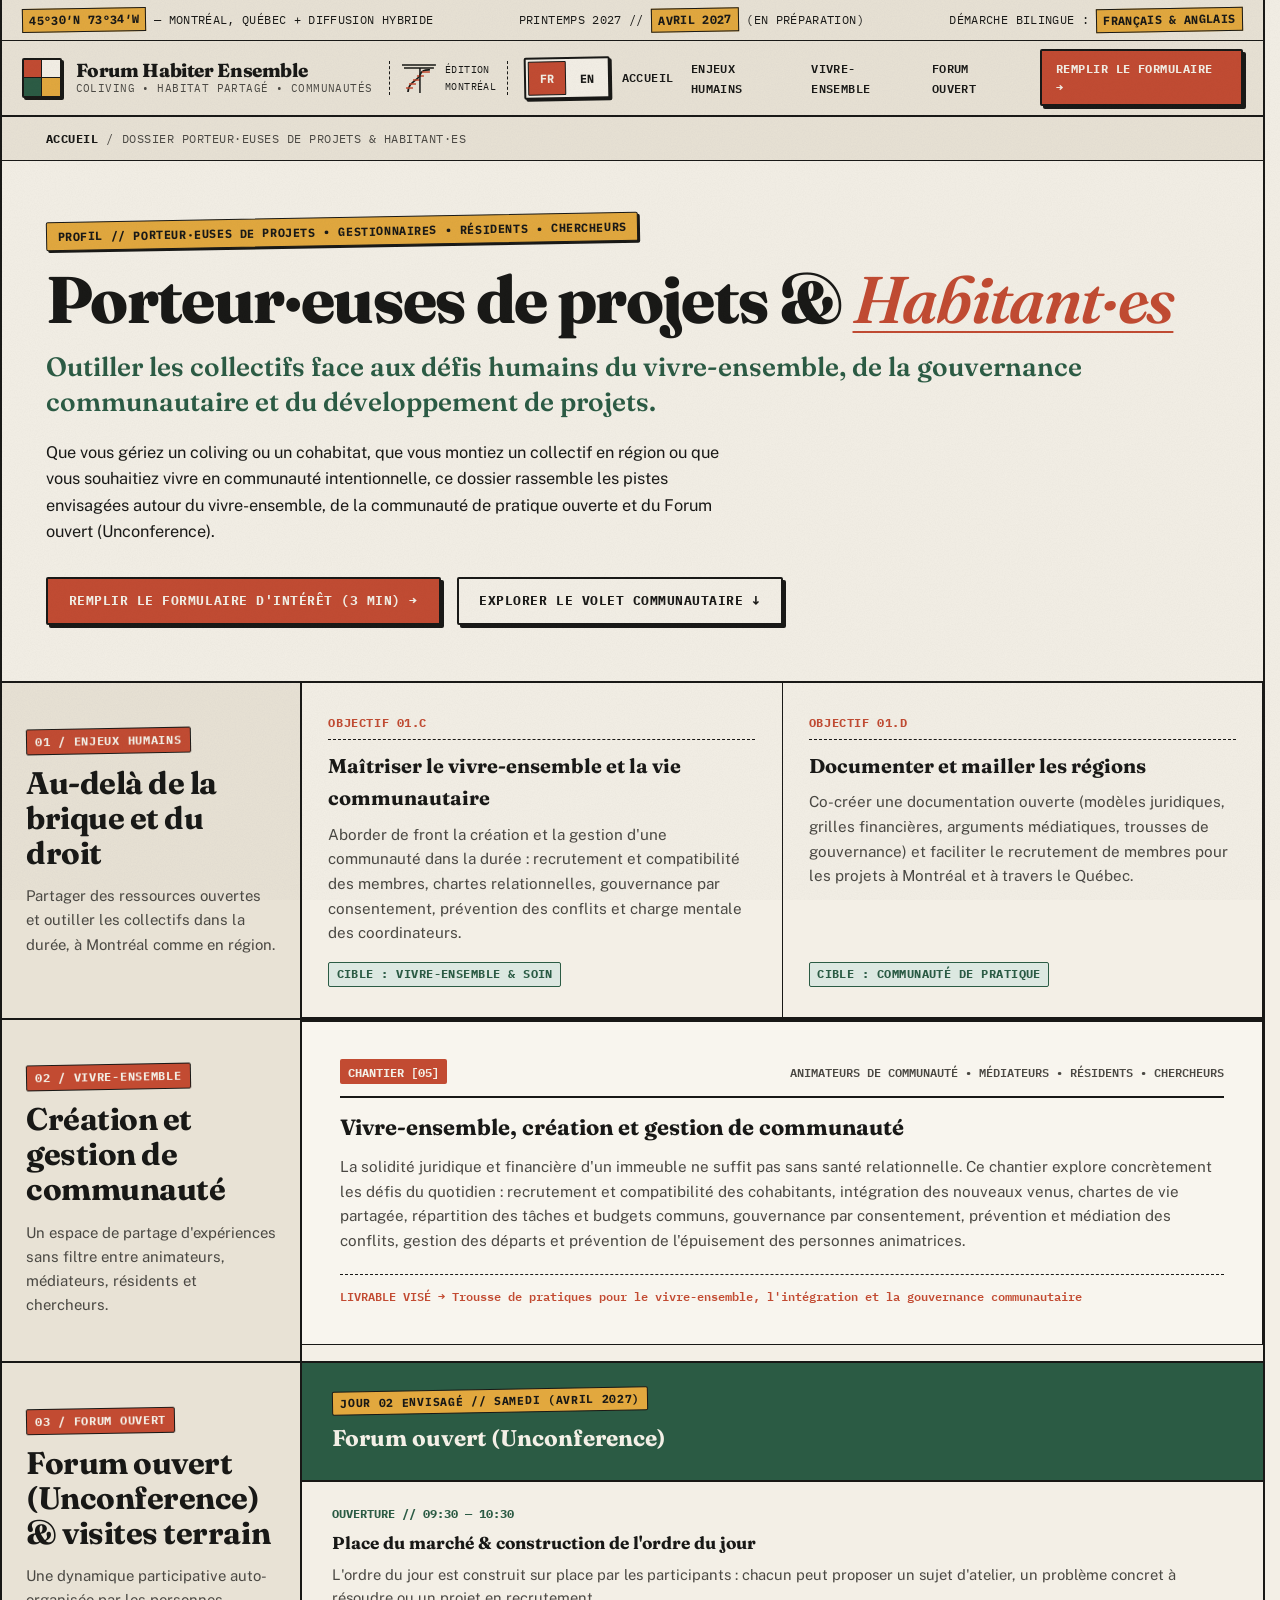
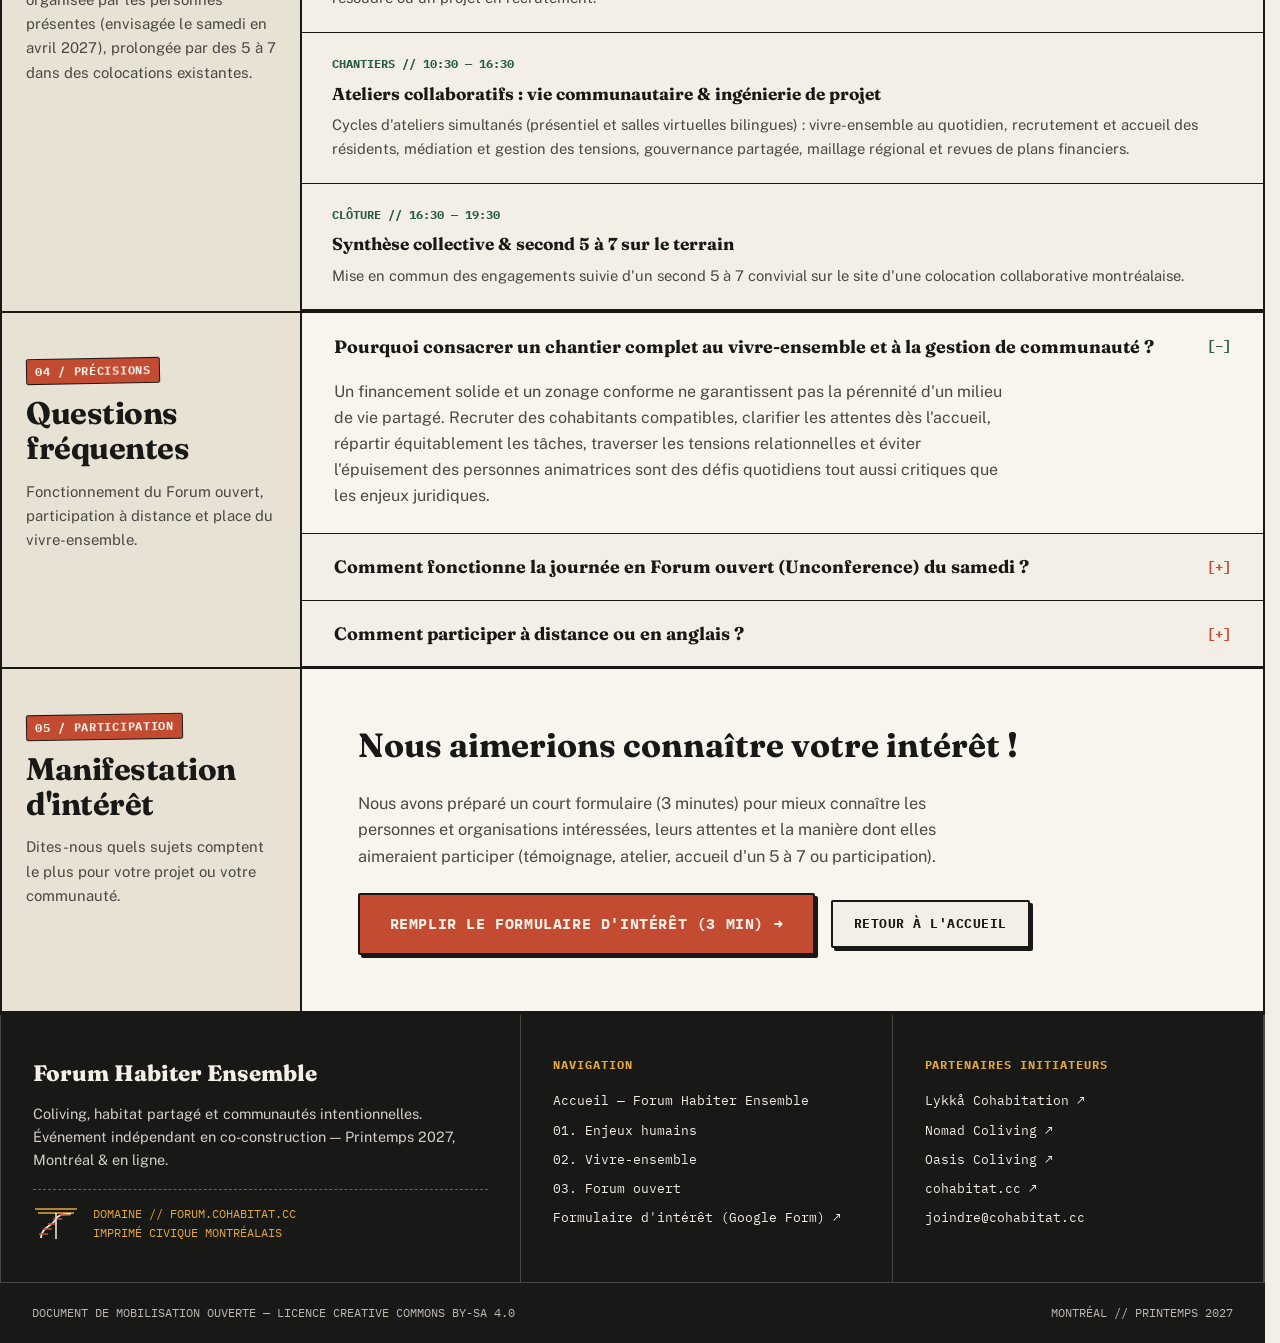
==== communautes.html @ 36907000 "feat: add community and professional participant pages and update core styles and scripts" ====
<!DOCTYPE html>
<html lang="fr" prefix="og: https://ogp.me/ns#"
  data-title-fr="Porteur·euses de projets &amp; Habitant·es — Forum Habiter Ensemble (Montréal, 2027)"
  data-title-en="Project Builders &amp; Residents — Living Together Forum (Montreal, 2027)">
<head>
  <meta charset="UTF-8">
  <meta name="viewport" content="width=device-width, initial-scale=1.0">

  <title>Porteur·euses de projets &amp; Habitant·es — Forum Habiter Ensemble (Montréal, 2027)</title>
  <meta name="description" content="Dossier pour les porteur·euses de projets, gestionnaires de coliving ou cohabitat, animateurs de communauté et résidents : vivre-ensemble, gouvernance, Forum ouvert (Unconference) et maillage régional.">
  <link rel="canonical" href="https://forum.cohabitat.cc/communautes.html">

  <!-- Open Graph / LinkedIn -->
  <meta property="og:type" content="website">
  <meta property="og:url" content="https://forum.cohabitat.cc/communautes.html">
  <meta property="og:title" content="Porteur·euses de projets &amp; Habitant·es — Forum Habiter Ensemble">
  <meta property="og:description" content="Vivre-ensemble, création et gestion de communauté, Forum ouvert (Unconference) et visites in situ au printemps 2027 à Montréal.">
  <meta property="og:image" content="https://forum.cohabitat.cc/assets/images/og-forum-habiter-ensemble.jpg">
  <meta property="og:image:width" content="1200">
  <meta property="og:image:height" content="627">
  <meta property="og:locale" content="fr_CA">
  <meta property="og:locale:alternate" content="en_CA">

  <!-- Twitter Cards -->
  <meta name="twitter:card" content="summary_large_image">
  <meta name="twitter:title" content="Porteur·euses de projets &amp; Habitant·es — Forum Habiter Ensemble">
  <meta name="twitter:description" content="Vivre-ensemble, gouvernance communautaire, Forum ouvert et maillage entre projets au Québec.">
  <meta name="twitter:image" content="https://forum.cohabitat.cc/assets/images/og-forum-habiter-ensemble.jpg">

  <link rel="icon" type="image/svg+xml" href="assets/favicon.svg">
  <link rel="preconnect" href="https://fonts.googleapis.com">
  <link rel="preconnect" href="https://fonts.gstatic.com" crossorigin>
  <link href="https://fonts.googleapis.com/css2?family=Fraunces:ital,opsz,wght@0,9..144,600;0,9..144,700;0,9..144,800;1,9..144,600&family=IBM+Plex+Mono:wght@400;500;600;700&family=Public+Sans:wght@400;500;600;700&display=swap" rel="stylesheet">
  <link rel="stylesheet" href="style.css">
</head>
<body>

  <a href="#contenu-principal" class="skip-link" data-fr="Passer au contenu principal" data-en="Skip to main content">Passer au contenu principal</a>

  <!-- Bandeau technique supérieur -->
  <div class="tech-bar" role="region" aria-label="Métadonnées de l'événement">
    <div class="tech-bar-inner">
      <span><strong>45°30′N 73°34′W</strong> — MONTRÉAL, QUÉBEC + DIFFUSION HYBRIDE</span>
      <span data-fr="PRINTEMPS 2027 // <strong>AVRIL 2027</strong> (EN PRÉPARATION)" data-en="SPRING 2027 // <strong>APRIL 2027</strong> (IN PREPARATION)">PRINTEMPS 2027 // <strong>AVRIL 2027</strong> (EN PRÉPARATION)</span>
      <span data-fr="DÉMARCHE BILINGUE : <strong>FRANÇAIS &amp; ANGLAIS</strong>" data-en="BILINGUAL FORUM: <strong>FRENCH &amp; ENGLISH</strong>">DÉMARCHE BILINGUE : <strong>FRANÇAIS &amp; ANGLAIS</strong></span>
    </div>
  </div>

  <!-- En-tête & Navigation -->
  <header class="site-header">
    <div class="header-inner">
      <a href="index.html" class="brand-link" aria-label="Forum Habiter Ensemble — Accueil">
        <div class="brand-mark" aria-hidden="true">
          <span></span><span></span><span></span><span></span>
        </div>
        <div class="brand-text">
          <span class="brand-title" data-fr="Forum Habiter Ensemble" data-en="Living Together Forum">Forum Habiter Ensemble</span>
          <span class="brand-sub" data-fr="COLIVING • HABITAT PARTAGÉ • COMMUNAUTÉS" data-en="COLIVING • SHARED HOUSING • COMMUNITIES">COLIVING • HABITAT PARTAGÉ • COMMUNAUTÉS</span>
        </div>
      </a>

      <div class="mtl-stair-motif" aria-hidden="true">
        <svg width="38" height="34" viewBox="0 0 38 34" fill="none" xmlns="http://www.w3.org/2000/svg">
          <path d="M2 4H36M4 7H34" stroke="#181816" stroke-width="1.5"/>
          <path d="M8 31C8 21 18 20 20 14C22 8 30 9 30 9" stroke="#181816" stroke-width="1.75"/>
          <path d="M6 27H13M9 23H16M13 19H20M17 15H24M22 11H30" stroke="#C24B32" stroke-width="1.5"/>
          <line x1="20" y1="7" x2="20" y2="32" stroke="#181816" stroke-width="1.5"/>
        </svg>
        <span>ÉDITION<br>MONTRÉAL</span>
      </div>

      <div class="header-controls">
        <div class="lang-switch" role="group" aria-label="Sélection de langue / Language selector">
          <button type="button" class="lang-btn" data-lang="fr" aria-pressed="true">FR</button>
          <button type="button" class="lang-btn" data-lang="en" aria-pressed="false">EN</button>
        </div>

        <button type="button" class="nav-toggle" aria-expanded="false" aria-controls="nav-menu" aria-label="Ouvrir le menu de navigation" data-fr="Menu" data-en="Menu">
          Menu
        </button>

        <nav id="nav-menu" class="nav-menu" hidden aria-label="Navigation principale">
          <ul class="nav-links">
            <li><a href="index.html" data-fr="Accueil" data-en="Home">Accueil</a></li>
            <li><a href="#objectifs-communautaires" data-fr="Enjeux humains" data-en="Human Dynamics">Enjeux humains</a></li>
            <li><a href="#chantier-communaute" data-fr="Vivre-ensemble" data-en="Living Together">Vivre-ensemble</a></li>
            <li><a href="#forum-ouvert" data-fr="Forum ouvert" data-en="Unconference">Forum ouvert</a></li>
          </ul>
          <a href="https://docs.google.com/forms/d/e/1FAIpQLScC3bzdExyLqFl7yCNSpQvRmz5WL_TJ1ysKrieBtQ_Z8rOYjg/viewform" target="_blank" rel="noopener noreferrer" class="btn btn-sm btn-primary" data-fr="Remplir le formulaire →" data-en="Fill Out Form →">Remplir le formulaire →</a>
        </nav>
      </div>
    </div>
  </header>

  <main id="contenu-principal" class="shell">

    <nav class="breadcrumb-bar" aria-label="Fil d'Ariane">
      <a href="index.html" data-fr="Accueil" data-en="Home">Accueil</a>
      <span>/</span>
      <span data-fr="Dossier Porteur·euses de projets &amp; Habitant·es" data-en="Project Builders &amp; Residents Brief">Dossier Porteur·euses de projets &amp; Habitant·es</span>
    </nav>

    <!-- HERO PERSONA -->
    <section class="hero" aria-labelledby="hero-title">
      <div class="hero-top-grid hero-top-grid--single">
        <div class="hero-editorial">
          <div>
            <div class="hero-kicker" data-fr="PROFIL // PORTEUR·EUSES DE PROJETS • GESTIONNAIRES • RÉSIDENTS • CHERCHEURS" data-en="PROFILE // PROJECT BUILDERS • OPERATORS • RESIDENTS • RESEARCHERS">
              PROFIL // PORTEUR·EUSES DE PROJETS • GESTIONNAIRES • RÉSIDENTS • CHERCHEURS
            </div>

            <h1 id="hero-title" data-fr="Porteur·euses de projets &amp; <em>Habitant·es</em>" data-en="Project Builders &amp; <em>Residents</em>">
              Porteur·euses de projets &amp; <em>Habitant·es</em>
            </h1>

            <p class="hero-subtitle" data-fr="Outiller les collectifs face aux défis humains du vivre-ensemble, de la gouvernance communautaire et du développement de projets." data-en="Equipping collectives for the human realities of living together, community governance, and project development.">
              Outiller les collectifs face aux défis humains du vivre-ensemble, de la gouvernance communautaire et du développement de projets.
            </p>

            <p class="hero-description" data-fr="Que vous gériez un coliving ou un cohabitat, que vous montiez un collectif en région ou que vous souhaitiez vivre en communauté intentionnelle, ce dossier rassemble les pistes envisagées autour du vivre-ensemble, de la communauté de pratique ouverte et du Forum ouvert (Unconference)." data-en="Whether you operate a coliving or cohousing project, are launching a regional collective, or wish to live in an intentional community, this brief outlines the envisioned tracks around living together, an open community of practice, and the Unconference.">
              Que vous gériez un coliving ou un cohabitat, que vous montiez un collectif en région ou que vous souhaitiez vivre en communauté intentionnelle, ce dossier rassemble les pistes envisagées autour du vivre-ensemble, de la communauté de pratique ouverte et du Forum ouvert (Unconference).
            </p>
          </div>

          <div class="hero-actions">
            <a href="https://docs.google.com/forms/d/e/1FAIpQLScC3bzdExyLqFl7yCNSpQvRmz5WL_TJ1ysKrieBtQ_Z8rOYjg/viewform" target="_blank" rel="noopener noreferrer" class="btn btn-primary" data-fr="Remplir le formulaire d'intérêt (3 min) →" data-en="Fill Out the Interest Form (3 min) →">Remplir le formulaire d'intérêt (3 min) →</a>
            <a href="#chantier-communaute" class="btn btn-outline" data-fr="Explorer le volet communautaire ↓" data-en="Explore the Community Track ↓">Explorer le volet communautaire ↓</a>
          </div>
        </div>
      </div>
    </section>

    <!-- OBJECTIFS COMMUNAUTAIRES -->
    <section id="objectifs-communautaires" class="chapter" aria-labelledby="ch01-title">
      <div class="chapter-grid">
        <aside class="chapter-rail">
          <div class="chapter-rail-sticky">
            <span class="chapter-num">01 / ENJEUX HUMAINS</span>
            <h2 id="ch01-title" class="chapter-title" data-fr="Au-delà de la brique et du droit" data-en="Beyond Bricks and Legal Structures">Au-delà de la brique et du droit</h2>
            <p class="chapter-lead" data-fr="Partager des ressources ouvertes et outiller les collectifs dans la durée, à Montréal comme en région." data-en="Sharing open resources and equipping collectives for long-term resilience, in Montreal and across Quebec regions.">
              Partager des ressources ouvertes et outiller les collectifs dans la durée, à Montréal comme en région.
            </p>
          </div>
        </aside>

        <div class="chapter-body chapter-body--flush">
          <div class="matrix-4">
            <article class="matrix-cell">
              <div>
                <div class="cell-index">OBJECTIF 01.C</div>
                <h3 data-fr="Maîtriser le vivre-ensemble et la vie communautaire" data-en="Sustain Living Together &amp; Community Life">Maîtriser le vivre-ensemble et la vie communautaire</h3>
                <p data-fr="Aborder de front la création et la gestion d'une communauté dans la durée : recrutement et compatibilité des membres, chartes relationnelles, gouvernance par consentement, prévention des conflits et charge mentale des coordinateurs." data-en="Tackle long-term community building and operations head-on: member onboarding and compatibility, living charters, consent-based governance, conflict mediation, and coordinator burnout prevention.">
                  Aborder de front la création et la gestion d'une communauté dans la durée : recrutement et compatibilité des membres, chartes relationnelles, gouvernance par consentement, prévention des conflits et charge mentale des coordinateurs.
                </p>
              </div>
              <span class="cell-tag" data-fr="CIBLE : VIVRE-ENSEMBLE &amp; SOIN" data-en="TARGET: COMMUNITY GOVERNANCE">CIBLE : VIVRE-ENSEMBLE &amp; SOIN</span>
            </article>

            <article class="matrix-cell">
              <div>
                <div class="cell-index">OBJECTIF 01.D</div>
                <h3 data-fr="Documenter et mailler les régions" data-en="Document &amp; Connect Regions">Documenter et mailler les régions</h3>
                <p data-fr="Co-créer une documentation ouverte (modèles juridiques, grilles financières, arguments médiatiques, trousses de gouvernance) et faciliter le recrutement de membres pour les projets à Montréal et à travers le Québec." data-en="Co-produce open documentation (legal templates, financial pro-formas, media briefs, governance toolkits) and facilitate member recruitment across Montreal and Quebec regions.">
                  Co-créer une documentation ouverte (modèles juridiques, grilles financières, arguments médiatiques, trousses de gouvernance) et faciliter le recrutement de membres pour les projets à Montréal et à travers le Québec.
                </p>
              </div>
              <span class="cell-tag" data-fr="CIBLE : COMMUNAUTÉ DE PRATIQUE" data-en="TARGET: COMMUNITY OF PRACTICE">CIBLE : COMMUNAUTÉ DE PRATIQUE</span>
            </article>
          </div>
        </div>
      </div>
    </section>

    <!-- CHANTIER 05 : VIVRE-ENSEMBLE -->
    <section id="chantier-communaute" class="chapter" aria-labelledby="ch02-title">
      <div class="chapter-grid">
        <aside class="chapter-rail">
          <div class="chapter-rail-sticky">
            <span class="chapter-num">02 / VIVRE-ENSEMBLE</span>
            <h2 id="ch02-title" class="chapter-title" data-fr="Création et gestion de communauté" data-en="Community Building &amp; Stewardship">Création et gestion de communauté</h2>
            <p class="chapter-lead" data-fr="Un espace de partage d'expériences sans filtre entre animateurs, médiateurs, résidents et chercheurs." data-en="An unfiltered peer-learning space for community facilitators, mediators, residents, and researchers.">
              Un espace de partage d'expériences sans filtre entre animateurs, médiateurs, résidents et chercheurs.
            </p>
          </div>
        </aside>

        <div class="chapter-body chapter-body--flush">
          <div class="tracks-table">
            <article id="track-05" class="track-box track-box--featured">
              <div>
                <div class="track-header">
                  <span class="track-code">CHANTIER [05]</span>
                  <span class="track-stakeholders" data-fr="Animateurs de communauté • Médiateurs • Résidents • Chercheurs" data-en="Community Builders • Mediators • Residents • Researchers">Animateurs de communauté • Médiateurs • Résidents • Chercheurs</span>
                </div>
                <h3 data-fr="Vivre-ensemble, création et gestion de communauté" data-en="Living Together, Community Building &amp; Governance">Vivre-ensemble, création et gestion de communauté</h3>
                <p data-fr="La solidité juridique et financière d'un immeuble ne suffit pas sans santé relationnelle. Ce chantier explore concrètement les défis du quotidien : recrutement et compatibilité des cohabitants, intégration des nouveaux venus, chartes de vie partagée, répartition des tâches et budgets communs, gouvernance par consentement, prévention et médiation des conflits, gestion des départs et prévention de l'épuisement des personnes animatrices." data-en="Legal and financial rigor cannot sustain a building without healthy human dynamics. This track tackles everyday community realities: member onboarding and compatibility matching, shared living charters, chores and common budget governance, consent-based decision-making, conflict mediation, resident turnover, and preventing organizer burnout.">
                  La solidité juridique et financière d'un immeuble ne suffit pas sans santé relationnelle. Ce chantier explore concrètement les défis du quotidien : recrutement et compatibilité des cohabitants, intégration des nouveaux venus, chartes de vie partagée, répartition des tâches et budgets communs, gouvernance par consentement, prévention et médiation des conflits, gestion des départs et prévention de l'épuisement des personnes animatrices.
                </p>
              </div>
              <div class="track-deliverable" data-fr="LIVRABLE VISÉ → Trousse de pratiques pour le vivre-ensemble, l'intégration et la gouvernance communautaire" data-en="TARGET OUTPUT → Open toolkit for living together, onboarding &amp; community governance">
                LIVRABLE VISÉ → Trousse de pratiques pour le vivre-ensemble, l'intégration et la gouvernance communautaire
              </div>
            </article>
          </div>
        </div>
      </div>
    </section>

    <!-- FORUM OUVERT & VISITES IN SITU (JOUR 2) -->
    <section id="forum-ouvert" class="chapter" aria-labelledby="ch03-title">
      <div class="chapter-grid">
        <aside class="chapter-rail">
          <div class="chapter-rail-sticky">
            <span class="chapter-num">03 / FORUM OUVERT</span>
            <h2 id="ch03-title" class="chapter-title" data-fr="Forum ouvert (Unconference) &amp; visites terrain" data-en="Open Space Unconference &amp; Field Mixers">Forum ouvert (Unconference) &amp; visites terrain</h2>
            <p class="chapter-lead" data-fr="Une dynamique participative auto-organisée par les personnes présentes (envisagée le samedi en avril 2027), prolongée par des 5 à 7 dans des colocations existantes." data-en="A participant-driven open space format (envisioned for Saturday in April 2027), extended by 5-to-7 mixers inside active shared houses.">
              Une dynamique participative auto-organisée par les personnes présentes (envisagée le samedi en avril 2027), prolongée par des 5 à 7 dans des colocations existantes.
            </p>
          </div>
        </aside>

        <div class="chapter-body chapter-body--flush">
          <div class="day-column day-column--alt">
            <div class="day-banner">
              <span class="day-tag" data-fr="JOUR 02 ENVISAGÉ // SAMEDI (AVRIL 2027)" data-en="PROPOSED DAY 02 // SATURDAY (APRIL 2027)">JOUR 02 ENVISAGÉ // SAMEDI (AVRIL 2027)</span>
              <h3 data-fr="Forum ouvert (Unconference)" data-en="Open Space Unconference">Forum ouvert (Unconference)</h3>
            </div>
            <ul class="slot-list">
              <li class="slot-item">
                <span class="slot-time">OUVERTURE // 09:30 — 10:30</span>
                <span class="slot-title" data-fr="Place du marché &amp; construction de l'ordre du jour" data-en="Marketplace &amp; Live Agenda Co-Creation">Place du marché &amp; construction de l'ordre du jour</span>
                <p class="slot-desc" data-fr="L'ordre du jour est construit sur place par les participants : chacun peut proposer un sujet d'atelier, un problème concret à résoudre ou un projet en recrutement." data-en="The agenda is built live by attendees: anyone can pitch a workshop topic, a concrete bottleneck to solve, or a project recruiting co-founders.">
                  L'ordre du jour est construit sur place par les participants : chacun peut proposer un sujet d'atelier, un problème concret à résoudre ou un projet en recrutement.
                </p>
              </li>
              <li class="slot-item">
                <span class="slot-time">CHANTIERS // 10:30 — 16:30</span>
                <span class="slot-title" data-fr="Ateliers collaboratifs : vie communautaire &amp; ingénierie de projet" data-en="Collaborative Labs: Community Life &amp; Project Design">Ateliers collaboratifs : vie communautaire &amp; ingénierie de projet</span>
                <p class="slot-desc" data-fr="Cycles d'ateliers simultanés (présentiel et salles virtuelles bilingues) : vivre-ensemble au quotidien, recrutement et accueil des résidents, médiation et gestion des tensions, gouvernance partagée, maillage régional et revues de plans financiers." data-en="Parallel workshop cycles (in-person and bilingual virtual rooms): everyday living together, resident onboarding and matching, conflict mediation, shared governance, regional networking, and financial pro-forma clinics.">
                  Cycles d'ateliers simultanés (présentiel et salles virtuelles bilingues) : vivre-ensemble au quotidien, recrutement et accueil des résidents, médiation et gestion des tensions, gouvernance partagée, maillage régional et revues de plans financiers.
                </p>
              </li>
              <li class="slot-item">
                <span class="slot-time">CLÔTURE // 16:30 — 19:30</span>
                <span class="slot-title" data-fr="Synthèse collective &amp; second 5 à 7 sur le terrain" data-en="Plenary Synthesis &amp; Second On-Site 5-to-7">Synthèse collective &amp; second 5 à 7 sur le terrain</span>
                <p class="slot-desc" data-fr="Mise en commun des engagements suivie d'un second 5 à 7 convivial sur le site d'une colocation collaborative montréalaise." data-en="Plenary harvesting of commitments followed by a second informal 5-to-7 hosted at a Montreal collaborative coliving space.">
                  Mise en commun des engagements suivie d'un second 5 à 7 convivial sur le site d'une colocation collaborative montréalaise.
                </p>
              </li>
            </ul>
          </div>
        </div>
      </div>
    </section>

    <!-- PRÉCISIONS COMMUNAUTAIRES -->
    <section id="precisions" class="chapter" aria-labelledby="ch04-title">
      <div class="chapter-grid">
        <aside class="chapter-rail">
          <div class="chapter-rail-sticky">
            <span class="chapter-num">04 / PRÉCISIONS</span>
            <h2 id="ch04-title" class="chapter-title" data-fr="Questions fréquentes" data-en="Key Clarifications">Questions fréquentes</h2>
            <p class="chapter-lead" data-fr="Fonctionnement du Forum ouvert, participation à distance et place du vivre-ensemble." data-en="How the Unconference works, remote participation, and the role of community living.">
              Fonctionnement du Forum ouvert, participation à distance et place du vivre-ensemble.
            </p>
          </div>
        </aside>

        <div class="chapter-body chapter-body--flush">
          <section class="faq-list" aria-label="Questions fréquentes pour les porteurs et habitants">
            <details class="faq-item" name="faq-comm" open>
              <summary data-fr="Pourquoi consacrer un chantier complet au vivre-ensemble et à la gestion de communauté ?" data-en="Why dedicate a full track to living together and community stewardship?">
                Pourquoi consacrer un chantier complet au vivre-ensemble et à la gestion de communauté ?
              </summary>
              <div class="faq-answer">
                <p data-fr="Un financement solide et un zonage conforme ne garantissent pas la pérennité d'un milieu de vie partagé. Recruter des cohabitants compatibles, clarifier les attentes dès l'accueil, répartir équitablement les tâches, traverser les tensions relationnelles et éviter l'épuisement des personnes animatrices sont des défis quotidiens tout aussi critiques que les enjeux juridiques." data-en="Sound financing and compliant zoning alone do not guarantee a thriving shared home. Recruiting compatible residents, clarifying expectations during onboarding, sharing chores fairly, navigating interpersonal tensions, and preventing coordinator burnout are everyday hurdles just as decisive as legal structures.">
                  Un financement solide et un zonage conforme ne garantissent pas la pérennité d'un milieu de vie partagé. Recruter des cohabitants compatibles, clarifier les attentes dès l'accueil, répartir équitablement les tâches, traverser les tensions relationnelles et éviter l'épuisement des personnes animatrices sont des défis quotidiens tout aussi critiques que les enjeux juridiques.
                </p>
              </div>
            </details>

            <details class="faq-item" name="faq-comm">
              <summary data-fr="Comment fonctionne la journée en Forum ouvert (Unconference) du samedi ?" data-en="How does Saturday's Open Space Unconference work?">
                Comment fonctionne la journée en Forum ouvert (Unconference) du samedi ?
              </summary>
              <div class="faq-answer">
                <p data-fr="Le samedi matin, les participants construisent ensemble la grille horaire des tables de travail. Qu'il s'agisse de rédiger une convention d'indivision, de comparer des logiciels de gestion collective, de recruter des co-fondateurs en région ou d'élaborer une charte relationnelle, chaque table produit une fiche synthétique versée aux biens communs du Forum." data-en="On Saturday morning, attendees collectively build the breakout schedule. Whether drafting a co-ownership agreement, comparing collective management tools, recruiting regional co-founders, or designing a community living charter, each table produces a synthesis sheet shared in the Forum commons.">
                  Le samedi matin, les participants construisent ensemble la grille horaire des tables de travail. Qu'il s'agisse de rédiger une convention d'indivision, de comparer des logiciels de gestion collective, de recruter des co-fondateurs en région ou d'élaborer une charte relationnelle, chaque table produit une fiche synthétique versée aux biens communs du Forum.
                </p>
              </div>
            </details>

            <details class="faq-item" name="faq-comm">
              <summary data-fr="Comment participer à distance ou en anglais ?" data-en="How do remote and English-speaking participants take part?">
                Comment participer à distance ou en anglais ?
              </summary>
              <div class="faq-answer">
                <p data-fr="L'événement est conçu dès le départ en formule hybride (présentiel à Montréal + participation virtuelle interactive) et bilingue (français et anglais), afin d'intégrer les porteurs de projets des régions du Québec ainsi que les réseaux canadiens et internationaux." data-en="The event is designed from the ground up as a hybrid (in-person in Montreal + interactive virtual participation) and bilingual (French and English) gathering, connecting project builders across Quebec regions with Canadian and international peers.">
                  L'événement est conçu dès le départ en formule hybride (présentiel à Montréal + participation virtuelle interactive) et bilingue (français et anglais), afin d'intégrer les porteurs de projets des régions du Québec ainsi que les réseaux canadiens et internationaux.
                </p>
              </div>
            </details>
          </section>
        </div>
      </div>
    </section>

    <!-- APPEL À L'ACTION GOOGLE FORM -->
    <section id="interet" class="chapter" aria-labelledby="cta-heading">
      <div class="chapter-grid">
        <aside class="chapter-rail">
          <div class="chapter-rail-sticky">
            <span class="chapter-num">05 / PARTICIPATION</span>
            <h2 id="cta-heading" class="chapter-title" data-fr="Manifestation d'intérêt" data-en="Expression of Interest">Manifestation d'intérêt</h2>
            <p class="chapter-lead" data-fr="Dites-nous quels sujets comptent le plus pour votre projet ou votre communauté." data-en="Tell us which topics matter most for your project or community.">
              Dites-nous quels sujets comptent le plus pour votre projet ou votre communauté.
            </p>
          </div>
        </aside>

        <div class="chapter-body chapter-body--flush">
          <div class="cta-panel">
            <h3 data-fr="Nous aimerions connaître votre intérêt !" data-en="We would love to hear about your interest!">Nous aimerions connaître votre intérêt !</h3>
            <p data-fr="Nous avons préparé un court formulaire (3 minutes) pour mieux connaître les personnes et organisations intéressées, leurs attentes et la manière dont elles aimeraient participer (témoignage, atelier, accueil d'un 5 à 7 ou participation)." data-en="We prepared a short form (3 minutes) to better understand interested individuals and organizations, their expectations, and how they would like to take part (sharing a case study, facilitating a workshop, hosting a 5-to-7, or attending).">
              Nous avons préparé un court formulaire (3 minutes) pour mieux connaître les personnes et organisations intéressées, leurs attentes et la manière dont elles aimeraient participer (témoignage, atelier, accueil d'un 5 à 7 ou participation).
            </p>
            <div class="cta-actions">
              <a href="https://docs.google.com/forms/d/e/1FAIpQLScC3bzdExyLqFl7yCNSpQvRmz5WL_TJ1ysKrieBtQ_Z8rOYjg/viewform" target="_blank" rel="noopener noreferrer" class="btn btn-primary btn-lg" data-fr="Remplir le formulaire d'intérêt (3 min) →" data-en="Fill Out the Interest Form (3 min) →">
                Remplir le formulaire d'intérêt (3 min) →
              </a>
              <a href="index.html" class="btn btn-outline" data-fr="Retour à l'accueil" data-en="Back to Home">
                Retour à l'accueil
              </a>
            </div>
          </div>
        </div>
      </div>
    </section>

  </main>

  <footer class="site-footer">
    <div class="footer-grid">
      <div class="footer-col">
        <p class="footer-brand">Forum Habiter Ensemble</p>
        <p style="margin: 0 0 1rem; font-size: 0.9rem; color: rgba(243, 239, 230, 0.85);" data-fr="Coliving, habitat partagé et communautés intentionnelles. Événement indépendant en co-construction — Printemps 2027, Montréal &amp; en ligne." data-en="Coliving, shared housing, and intentional communities. Independent co-constructed gathering — Spring 2027, Montreal &amp; online.">
          Coliving, habitat partagé et communautés intentionnelles. Événement indépendant en co-construction — Printemps 2027, Montréal &amp; en ligne.
        </p>
        <div class="footer-motif-box">
          <svg width="46" height="36" viewBox="0 0 46 36" fill="none" xmlns="http://www.w3.org/2000/svg" aria-hidden="true">
            <path d="M2 4H44M5 8H41" stroke="#E2A83E" stroke-width="1.5"/>
            <path d="M8 33C8 22 20 21 23 14C26 8 38 9 38 9" stroke="#F3EFE6" stroke-width="1.75"/>
            <path d="M6 29H15M10 24H19M15 19H24M20 14H29M27 10H37" stroke="#C24B32" stroke-width="1.5"/>
            <line x1="23" y1="8" x2="23" y2="34" stroke="#F3EFE6" stroke-width="1.5"/>
          </svg>
          <p style="margin: 0; font-family: var(--font-mono); font-size: 0.74rem; color: var(--depanneur-yellow);">
            DOMAINE // FORUM.COHABITAT.CC<br>IMPRIMÉ CIVIQUE MONTRÉALAIS
          </p>
        </div>
      </div>

      <div class="footer-col">
        <h4 data-fr="Navigation" data-en="Navigation">Navigation</h4>
        <ul class="footer-links">
          <li><a href="index.html" data-fr="Accueil — Forum Habiter Ensemble" data-en="Home — Living Together Forum">Accueil — Forum Habiter Ensemble</a></li>
          <li><a href="#objectifs-communautaires" data-fr="01. Enjeux humains" data-en="01. Human Dynamics">01. Enjeux humains</a></li>
          <li><a href="#chantier-communaute" data-fr="02. Vivre-ensemble" data-en="02. Living Together">02. Vivre-ensemble</a></li>
          <li><a href="#forum-ouvert" data-fr="03. Forum ouvert" data-en="03. Unconference">03. Forum ouvert</a></li>
          <li><a href="https://docs.google.com/forms/d/e/1FAIpQLScC3bzdExyLqFl7yCNSpQvRmz5WL_TJ1ysKrieBtQ_Z8rOYjg/viewform" target="_blank" rel="noopener noreferrer" data-fr="Formulaire d'intérêt (Google Form) ↗" data-en="Interest Form (Google Form) ↗">Formulaire d'intérêt (Google Form) ↗</a></li>
        </ul>
      </div>

      <div class="footer-col">
        <h4 data-fr="Partenaires Initiateurs" data-en="Initiating Partners">Partenaires Initiateurs</h4>
        <ul class="footer-links">
          <li><a href="https://www.lykka.org/" target="_blank" rel="noopener noreferrer">Lykkå Cohabitation ↗</a></li>
          <li><a href="https://www.nomadcoliving.com/" target="_blank" rel="noopener noreferrer">Nomad Coliving ↗</a></li>
          <li><a href="https://histoire.community/27-qui-veut-habiter-avec-moi-thomas-niram-oasis-coliving/" target="_blank" rel="noopener noreferrer">Oasis Coliving ↗</a></li>
          <li><a href="https://cohabitat.cc" target="_blank" rel="noopener noreferrer">cohabitat.cc ↗</a></li>
          <li><a href="mailto:joindre@cohabitat.cc">joindre@cohabitat.cc</a></li>
        </ul>
      </div>
    </div>

    <div class="footer-colophon">
      <span data-fr="DOCUMENT DE MOBILISATION OUVERTE — LICENCE CREATIVE COMMONS BY-SA 4.0" data-en="OPEN MOBILIZATION DOCUMENT — CREATIVE COMMONS BY-SA 4.0">DOCUMENT DE MOBILISATION OUVERTE — LICENCE CREATIVE COMMONS BY-SA 4.0</span>
      <span>MONTRÉAL // PRINTEMPS 2027</span>
    </div>
  </footer>

  <script src="script.js" defer></script>
</body>
</html>
---- style.css ----
/* ==========================================================================
   FORUM HABITER ENSEMBLE — Édition Montréal, Avril 2027
   Direction artistique : « Tactile Print Zine & Neighborhood Bulletin »
   Imprimé communautaire, risographie montréalaise & bulletin de quartier
   ========================================================================== */

*,
*::before,
*::after {
  box-sizing: border-box;
}

:root {
  /* Paper & Ink Palette — Tactile Print Zine (Montréal) */
  --paper: #F3EFE6;            /* Unbleached newsprint / wheatpaste poster paper */
  --paper-secondary: #E8E2D5;  /* Aged Montreal limestone grey-beige */
  --paper-sheet: #F8F5EE;      /* Crisp zine inner sheet (never sterile #FFF) */
  --ink: #181816;              /* Heavy risograph charcoal-black (wrought-iron) */
  --ink-muted: #4A4843;        /* Overprinted secondary charcoal ink */

  /* Risograph & Urban Accents */
  --terracotta: #C24B32;       /* St-Laurent red-brick / terracotta orange */
  --terracotta-dark: #9E3822;  /* Deep overprinted brick ink */
  --terracotta-tint: #F5E1DC;  /* Light terracotta riso wash */
  --ruelle-green: #2B5B44;     /* Ruelle verte forest green */
  --ruelle-tint: #DCE8E1;      /* Soft ruelle verte riso wash */
  --depanneur-yellow: #E2A83E; /* Hand-painted dépanneur sign yellow */
  --depanneur-tint: #F7EBD2;   /* Warm yellow notice paper */

  /* Structural Rules & Tear-Off Borders (0px to 3px radius strictly) */
  --rule-strong: 2px solid #181816;
  --rule-thin: 1px solid #181816;
  --rule-dashed: 1.5px dashed #181816;
  --radius-zine: 2px;

  /* Typography — Fraunces + Public Sans + IBM Plex Mono */
  --font-display: 'Fraunces', Georgia, serif;
  --font-sans: 'Public Sans', -apple-system, BlinkMacSystemFont, sans-serif;
  --font-mono: 'IBM Plex Mono', ui-monospace, SFMono-Regular, Menlo, monospace;

  --container-max: 1320px;
}

html {
  scroll-behavior: smooth;
  scrollbar-gutter: stable;
  background-color: var(--paper);
  color: var(--ink);
}

@media (prefers-reduced-motion: reduce) {
  html {
    scroll-behavior: auto;
  }
}

body {
  margin: 0;
  padding: 0;
  background-color: var(--paper);
  color: var(--ink);
  font-family: var(--font-sans);
  font-size: 1rem;
  line-height: 1.62;
  position: relative;
  -webkit-font-smoothing: antialiased;
}

/* Subtle SVG Paper Grain / Risograph Fiber Overlay (No CSS Gradients) */
body::before {
  content: "";
  position: fixed;
  inset: 0;
  z-index: 999;
  pointer-events: none;
  opacity: 0.26;
  background-image: url("data:image/svg+xml,%3Csvg xmlns='http://www.w3.org/2000/svg' width='180' height='180'%3E%3Cfilter id='n'%3E%3CfeTurbulence type='fractalNoise' baseFrequency='0.85' numOctaves='3' stitchTiles='stitch'/%3E%3CfeColorMatrix type='matrix' values='0 0 0 0 0.09 0 0 0 0 0.09 0 0 0 0 0.08 0 0 0 0.16 0'/%3E%3C/filter%3E%3Crect width='100%25' height='100%25' filter='url(%23n)'/%3E%3C/svg%3E");
}

img,
svg {
  display: block;
  max-inline-size: 100%;
  block-size: auto;
}

a {
  color: var(--ink);
  text-decoration-thickness: 1.5px;
  text-underline-offset: 0.22em;
  transition: color 0.15s ease, background-color 0.15s ease;
}

a:hover {
  color: var(--terracotta);
}

:focus-visible {
  outline: 3px solid var(--terracotta);
  outline-offset: 3px;
}

.visually-hidden:where(:not(:focus-within, :active)) {
  position: absolute !important;
  clip-path: inset(50%) !important;
  overflow: hidden !important;
  inline-size: 1px !important;
  block-size: 1px !important;
  margin: -1px !important;
  padding: 0 !important;
  border: 0 !important;
  white-space: nowrap !important;
}

.skip-link {
  position: absolute;
  inset-block-start: -120px;
  inset-inline-start: 1rem;
  z-index: 300;
  padding: 0.75rem 1.25rem;
  background: var(--ink);
  color: var(--paper);
  font-family: var(--font-mono);
  font-size: 0.82rem;
  font-weight: 600;
  text-decoration: none;
  border: var(--rule-strong);
  border-radius: var(--radius-zine);
}

.skip-link:focus {
  inset-block-start: 1rem;
}

.shell {
  inline-size: 100%;
  max-inline-size: var(--container-max);
  margin-inline: auto;
  border-inline: var(--rule-strong);
  background-color: var(--paper);
}

/* ==========================================================================
   Rubber Stamps & Rotated Zine Badges (-1deg)
   ========================================================================== */

.zine-stamp {
  display: inline-block;
  padding: 0.18rem 0.55rem;
  background-color: var(--depanneur-yellow);
  color: var(--ink);
  border: 1.5px solid var(--ink);
  border-radius: var(--radius-zine);
  font-family: var(--font-mono);
  font-size: 0.74rem;
  font-weight: 700;
  text-transform: uppercase;
  letter-spacing: 0.04em;
  transform: rotate(-1deg);
  box-shadow: 2px 2px 0 var(--ink);
}

.zine-stamp--terracotta {
  background-color: var(--terracotta);
  color: var(--paper);
  transform: rotate(-1deg);
}

.zine-stamp--ruelle {
  background-color: var(--ruelle-green);
  color: var(--paper);
  transform: rotate(-1deg);
}

/* ==========================================================================
   Top Technical Bar & Masthead Navigation
   ========================================================================== */

.tech-bar {
  border-block-end: var(--rule-thin);
  background-color: var(--paper-secondary);
  font-family: var(--font-mono);
  font-size: 0.74rem;
  letter-spacing: 0.03em;
  text-transform: uppercase;
  color: var(--ink);
}

.tech-bar-inner {
  max-inline-size: var(--container-max);
  margin-inline: auto;
  padding: 0.5rem 1.25rem;
  display: flex;
  flex-wrap: wrap;
  align-items: center;
  justify-content: space-between;
  gap: 0.5rem 1.5rem;
  border-inline: var(--rule-strong);
}

.tech-bar strong {
  color: var(--ink);
  font-weight: 700;
  background-color: var(--depanneur-yellow);
  padding: 0.08rem 0.38rem;
  border: 1px solid var(--ink);
  display: inline-block;
  transform: rotate(-1deg);
}

.site-header {
  position: sticky;
  inset-block-start: 0;
  z-index: 100;
  background-color: var(--paper-secondary);
  border-block-end: var(--rule-strong);
}

.header-inner {
  max-inline-size: var(--container-max);
  margin-inline: auto;
  padding-inline: 1.25rem;
  min-block-size: 74px;
  display: flex;
  align-items: center;
  justify-content: space-between;
  gap: 1rem;
  border-inline: var(--rule-strong);
}

.brand-link {
  display: inline-flex;
  align-items: center;
  gap: 0.85rem;
  text-decoration: none;
  color: var(--ink);
  flex-shrink: 0;
}

.brand-mark {
  inline-size: 40px;
  block-size: 40px;
  border: var(--rule-strong);
  border-radius: var(--radius-zine);
  display: grid;
  grid-template-columns: 1fr 1fr;
  grid-template-rows: 1fr 1fr;
  background-color: var(--paper);
  box-shadow: 2px 2px 0 var(--ink);
  flex-shrink: 0;
}

.brand-mark span {
  display: block;
}

.brand-mark span:nth-child(1) {
  background-color: var(--terracotta);
  border-inline-end: 1px solid var(--ink);
  border-block-end: 1px solid var(--ink);
}

.brand-mark span:nth-child(2) {
  background-color: var(--paper);
  border-block-end: 1px solid var(--ink);
}

.brand-mark span:nth-child(3) {
  background-color: var(--ruelle-green);
  border-inline-end: 1px solid var(--ink);
}

.brand-mark span:nth-child(4) {
  background-color: var(--depanneur-yellow);
}

.brand-text {
  display: flex;
  flex-direction: column;
  line-height: 1.08;
}

.brand-title {
  font-family: var(--font-display);
  font-weight: 800;
  font-size: 1.18rem;
  letter-spacing: -0.02em;
  color: var(--ink);
}

.brand-sub {
  font-family: var(--font-mono);
  font-size: 0.66rem;
  color: var(--ink-muted);
  letter-spacing: 0.04em;
  text-transform: uppercase;
  margin-block-start: 2px;
}

/* Montreal Triplex Wrought-Iron Spiral Staircase Motif in Header */
.mtl-stair-motif {
  display: none;
  align-items: center;
  gap: 0.45rem;
  padding-inline: 0.65rem;
  border-inline: var(--rule-dashed);
  color: var(--ink);
  font-family: var(--font-mono);
  font-size: 0.65rem;
  text-transform: uppercase;
  letter-spacing: 0.04em;
}

@media (min-width: 1180px) {
  .mtl-stair-motif {
    display: inline-flex;
  }
}

.header-controls {
  display: flex;
  align-items: center;
  gap: 0.75rem;
}

.nav-menu {
  display: flex;
  align-items: center;
  gap: 1.25rem;
}

.nav-links {
  display: flex;
  align-items: center;
  gap: 1.1rem;
  list-style: none;
  margin: 0;
  padding: 0;
}

.nav-links a {
  display: inline-flex;
  align-items: center;
  min-block-size: 44px;
  font-family: var(--font-mono);
  font-size: 0.76rem;
  font-weight: 600;
  text-transform: uppercase;
  letter-spacing: 0.03em;
  text-decoration: none;
  color: var(--ink);
}

.nav-links a:hover {
  color: var(--terracotta);
  text-decoration: underline;
}

/* Physical Ink Stamp Switch for FR / EN */
.lang-switch {
  display: inline-flex;
  border: var(--rule-strong);
  border-radius: var(--radius-zine);
  background-color: var(--paper);
  padding: 2px;
  gap: 2px;
  box-shadow: 2px 2px 0 var(--ink);
  transform: rotate(-1deg);
}

.lang-btn {
  border: 1px solid transparent;
  border-radius: 1px;
  background-color: transparent;
  color: var(--ink);
  font-family: var(--font-mono);
  font-size: 0.74rem;
  font-weight: 700;
  min-inline-size: 38px;
  min-block-size: 34px;
  padding: 0 0.5rem;
  text-transform: uppercase;
  letter-spacing: 0.04em;
  cursor: pointer;
}

.lang-btn[aria-pressed="true"] {
  background-color: var(--terracotta);
  color: var(--paper);
  border-color: var(--ink);
}

.nav-toggle {
  display: inline-flex;
  align-items: center;
  justify-content: center;
  min-inline-size: 44px;
  min-block-size: 44px;
  padding: 0.5rem 0.75rem;
  background-color: var(--paper);
  color: var(--ink);
  border: var(--rule-strong);
  border-radius: var(--radius-zine);
  box-shadow: 2px 2px 0 var(--ink);
  font-family: var(--font-mono);
  font-size: 0.76rem;
  font-weight: 700;
  text-transform: uppercase;
  cursor: pointer;
}

@media (max-width: 980px) {
  .nav-menu {
    position: fixed;
    inset-block-start: 74px;
    inset-inline: 0;
    background-color: var(--paper-secondary);
    border-block-end: var(--rule-strong);
    flex-direction: column;
    align-items: stretch;
    padding: 1.25rem;
    gap: 0.75rem;
  }

  .nav-menu[hidden] {
    display: none;
  }

  .nav-links {
    flex-direction: column;
    align-items: stretch;
    gap: 0;
  }

  .nav-links li {
    border-block-end: var(--rule-thin);
  }
}

@media (min-width: 981px) {
  .nav-toggle {
    display: none;
  }

  .nav-menu[hidden] {
    display: flex;
  }
}

/* ==========================================================================
   Buttons (Tactile Print Stamp Style — 0px to 3px radius, Zero Pill)
   ========================================================================== */

.btn {
  display: inline-flex;
  align-items: center;
  justify-content: center;
  gap: 0.6rem;
  min-block-size: 48px;
  padding: 0.75rem 1.3rem;
  font-family: var(--font-mono);
  font-size: 0.8rem;
  font-weight: 700;
  text-transform: uppercase;
  letter-spacing: 0.04em;
  text-decoration: none;
  cursor: pointer;
  border: var(--rule-strong);
  border-radius: var(--radius-zine);
  background-color: var(--paper);
  color: var(--ink);
  transition: background-color 0.15s ease, color 0.15s ease, box-shadow 0.15s ease, transform 0.15s ease;
}

.btn-sm {
  min-block-size: 40px;
  padding: 0.45rem 0.85rem;
  font-size: 0.74rem;
}

.btn-primary {
  background-color: var(--terracotta);
  color: var(--paper);
  border-color: var(--ink);
  box-shadow: 3px 3px 0 var(--ink);
}

.btn-primary:hover {
  background-color: var(--terracotta-dark);
  color: var(--paper);
}

.btn-outline {
  background-color: var(--paper);
  color: var(--ink);
  box-shadow: 3px 3px 0 var(--ink);
}

.btn-outline:hover {
  background-color: var(--ruelle-green);
  color: var(--paper);
}

@media (prefers-reduced-motion: no-preference) {
  .btn-primary:hover,
  .btn-outline:hover {
    transform: translate(-1px, -1px);
    box-shadow: 4px 4px 0 var(--ink);
  }

  .btn-primary:active,
  .btn-outline:active {
    transform: translate(2px, 2px);
    box-shadow: 1px 1px 0 var(--ink);
  }
}

/* ==========================================================================
   Hero Poster / Risograph Print Block (FIG. 01)
   ========================================================================== */

.hero {
  border-block-end: var(--rule-strong);
}

.hero-top-grid {
  display: grid;
  grid-template-columns: 1fr;
}

@media (min-width: 980px) {
  .hero-top-grid {
    grid-template-columns: 1.12fr 0.88fr;
  }
}

.hero-editorial {
  padding: clamp(2rem, 4.5vw, 3.5rem) clamp(1.25rem, 3.5vw, 2.75rem);
  display: flex;
  flex-direction: column;
  justify-content: space-between;
  border-block-end: var(--rule-strong);
  background-color: var(--paper);
}

@media (min-width: 980px) {
  .hero-editorial {
    border-block-end: 0;
    border-inline-end: var(--rule-strong);
  }
}

.hero-kicker {
  display: inline-block;
  align-self: flex-start;
  padding: 0.25rem 0.65rem;
  background-color: var(--depanneur-yellow);
  border: 1.5px solid var(--ink);
  border-radius: var(--radius-zine);
  font-family: var(--font-mono);
  font-size: 0.74rem;
  text-transform: uppercase;
  letter-spacing: 0.05em;
  color: var(--ink);
  font-weight: 700;
  margin-block-end: 1.35rem;
  transform: rotate(-1deg);
  box-shadow: 2px 2px 0 var(--ink);
}

h1 {
  font-family: var(--font-display);
  font-size: clamp(2.35rem, 1.4rem + 3.4vw, 4.4rem);
  font-weight: 800;
  line-height: 0.98;
  letter-spacing: -0.025em;
  margin: 0 0 1.1rem;
  color: var(--ink);
}

h1 em {
  font-family: var(--font-display);
  font-style: italic;
  font-weight: 600;
  color: var(--terracotta);
  text-decoration: underline;
  text-decoration-thickness: 2px;
  text-underline-offset: 0.12em;
}

.hero-subtitle {
  font-family: var(--font-display);
  font-weight: 600;
  font-size: clamp(1.2rem, 0.95rem + 1.1vw, 1.65rem);
  line-height: 1.3;
  margin: 0 0 1.25rem;
  color: var(--ruelle-green);
}

.hero-description {
  font-size: 1.02rem;
  color: var(--ink);
  max-inline-size: 62ch;
  margin: 0 0 2rem;
}

.hero-actions {
  display: flex;
  flex-wrap: wrap;
  gap: 1rem;
}

/* Right Column: Hand-Inked Architectural Stamp / Risograph Print on Warm Paper */
.hero-blueprint {
  background-color: var(--paper-secondary);
  color: var(--ink);
  padding: clamp(1.5rem, 3vw, 2.25rem);
  display: flex;
  flex-direction: column;
  justify-content: space-between;
  position: relative;
}

.blueprint-header {
  display: flex;
  justify-content: space-between;
  align-items: center;
  gap: 1rem;
  font-family: var(--font-mono);
  font-size: 0.72rem;
  font-weight: 700;
  letter-spacing: 0.04em;
  text-transform: uppercase;
  color: var(--ink);
  border-block-end: var(--rule-dashed);
  padding-block-end: 0.75rem;
  margin-block-end: 1.1rem;
}

.blueprint-svg-wrap {
  margin-block: auto;
  padding: 0.5rem;
  background-color: var(--paper);
  border: var(--rule-strong);
  border-radius: var(--radius-zine);
  box-shadow: 4px 4px 0 var(--ink);
}

.blueprint-svg {
  inline-size: 100%;
  block-size: auto;
  aspect-ratio: 4 / 3;
}

.blueprint-svg .plan-zone {
  cursor: pointer;
  fill: var(--paper-sheet);
  transition: fill 0.15s ease;
}

.blueprint-svg .plan-zone--terracotta:hover,
.blueprint-svg .plan-link:focus .plan-zone--terracotta {
  fill: var(--terracotta-tint);
}

.blueprint-svg .plan-zone--ruelle:hover,
.blueprint-svg .plan-link:focus .plan-zone--ruelle {
  fill: var(--ruelle-tint);
}

.blueprint-svg .plan-zone--yellow:hover,
.blueprint-svg .plan-link:focus .plan-zone--yellow {
  fill: var(--depanneur-tint);
}

.blueprint-svg .plan-zone--center {
  fill: var(--terracotta);
}

.blueprint-svg .plan-zone--center:hover,
.blueprint-svg .plan-link:focus .plan-zone--center {
  fill: var(--terracotta-dark);
}

.blueprint-caption {
  margin-block-start: 1.15rem;
  padding-block-start: 0.85rem;
  border-block-start: var(--rule-dashed);
  font-family: var(--font-mono);
  font-size: 0.75rem;
  line-height: 1.5;
  color: var(--ink);
  display: flex;
  justify-content: space-between;
  align-items: center;
  gap: 1rem;
}

.fig-stamp {
  background-color: var(--ink);
  color: var(--paper);
  padding: 0.15rem 0.45rem;
  font-weight: 700;
  border-radius: var(--radius-zine);
  flex-shrink: 0;
}

/* Hero Bottom Metadata Strip */
.hero-specs {
  display: grid;
  grid-template-columns: repeat(auto-fit, minmax(220px, 1fr));
  margin: 0;
  border-block-start: var(--rule-strong);
  background-color: var(--paper-secondary);
}

.spec-cell {
  padding: 1.1rem 1.4rem;
  border-block-end: var(--rule-thin);
  border-inline-end: var(--rule-thin);
}

.spec-cell dt {
  font-family: var(--font-mono);
  font-size: 0.7rem;
  text-transform: uppercase;
  letter-spacing: 0.06em;
  color: var(--ink-muted);
  margin-block-end: 0.25rem;
}

.spec-cell dd {
  margin: 0;
  font-family: var(--font-display);
  font-weight: 700;
  font-size: 1.02rem;
  color: var(--ink);
}

/* Convergence Ribbon */
.convergence-bar {
  background-color: var(--ink);
  color: var(--paper);
  border-block-end: var(--rule-strong);
  padding: 0.85rem 1.5rem;
}

.convergence-inner {
  display: flex;
  flex-wrap: wrap;
  align-items: center;
  justify-content: space-between;
  gap: 0.75rem 1.5rem;
  font-family: var(--font-mono);
  font-size: 0.76rem;
  letter-spacing: 0.04em;
  text-transform: uppercase;
}

.convergence-label {
  background-color: var(--depanneur-yellow);
  color: var(--ink);
  padding: 0.15rem 0.5rem;
  font-weight: 700;
  border-radius: var(--radius-zine);
  transform: rotate(-1deg);
}

.convergence-orgs {
  display: flex;
  flex-wrap: wrap;
  align-items: center;
  gap: 0.65rem 1.15rem;
  list-style: none;
  margin: 0;
  padding: 0;
}

.convergence-orgs li {
  display: inline-flex;
  align-items: center;
  gap: 0.45rem;
}

.convergence-orgs li + li::before {
  content: "×";
  margin-inline-end: 0.7rem;
  color: var(--terracotta);
  font-weight: 700;
}

.org-mini-icon {
  inline-size: 20px;
  block-size: 20px;
  object-fit: contain;
  background-color: var(--paper);
  border: 1px solid var(--paper);
  border-radius: var(--radius-zine);
  padding: 1px;
  flex-shrink: 0;
}

/* ==========================================================================
   Zine Split Layout (Index Rail + Content Column)
   ========================================================================== */

.chapter {
  border-block-end: var(--rule-strong);
}

.chapter-grid {
  display: grid;
  grid-template-columns: 1fr;
}

@media (min-width: 960px) {
  .chapter-grid {
    grid-template-columns: 300px 1fr;
  }
}

.chapter-rail {
  padding: clamp(1.75rem, 3.5vw, 2.75rem) 1.5rem;
  border-block-end: var(--rule-thin);
  background-color: var(--paper-secondary);
}

@media (min-width: 960px) {
  .chapter-rail {
    border-block-end: 0;
    border-inline-end: var(--rule-strong);
  }

  .chapter-rail-sticky {
    position: sticky;
    inset-block-start: 96px;
  }
}

.chapter-num {
  display: inline-block;
  font-family: var(--font-mono);
  font-size: 0.74rem;
  font-weight: 700;
  letter-spacing: 0.06em;
  text-transform: uppercase;
  background-color: var(--terracotta);
  color: var(--paper);
  padding: 0.15rem 0.5rem;
  border: 1px solid var(--ink);
  border-radius: var(--radius-zine);
  margin-block-end: 0.75rem;
  transform: rotate(-1deg);
}

.chapter-title {
  font-family: var(--font-display);
  font-size: clamp(1.45rem, 1.1rem + 1.2vw, 1.95rem);
  font-weight: 700;
  line-height: 1.12;
  letter-spacing: -0.015em;
  margin: 0 0 0.85rem;
  color: var(--ink);
}

.chapter-lead {
  font-size: 0.93rem;
  color: var(--ink-muted);
  margin: 0;
}

.chapter-body {
  padding: clamp(1.75rem, 4vw, 3rem);
}

.chapter-body--flush {
  padding: 0;
}

/* ==========================================================================
   Chapter 01: Diagnostic & Manifesto
   ========================================================================== */

.manifesto-lead {
  padding: clamp(1.75rem, 4vw, 2.75rem);
  border-block-end: var(--rule-strong);
  background-color: var(--paper-sheet);
}

.manifesto-quote {
  margin: 0;
  padding-inline-start: 1.25rem;
  border-inline-start: 4px solid var(--terracotta);
  font-family: var(--font-display);
  font-style: italic;
  font-weight: 600;
  font-size: clamp(1.3rem, 0.95rem + 1.4vw, 1.95rem);
  line-height: 1.3;
  color: var(--ink);
}

.manifesto-sub {
  margin: 1.25rem 0 0;
  font-size: 1rem;
  color: var(--ink-muted);
  max-inline-size: 72ch;
}

.matrix-3 {
  display: grid;
  grid-template-columns: repeat(auto-fit, minmax(min(100%, 280px), 1fr));
}

.matrix-4 {
  display: grid;
  grid-template-columns: 1fr;
}

@media (min-width: 720px) {
  .matrix-4 {
    grid-template-columns: 1fr 1fr;
  }
}

.matrix-cell {
  padding: 1.85rem 1.65rem;
  border-block-end: var(--rule-thin);
  border-inline-end: var(--rule-thin);
  background-color: var(--paper);
  display: flex;
  flex-direction: column;
  justify-content: space-between;
  gap: 1rem;
}

.cell-index {
  font-family: var(--font-mono);
  font-size: 0.74rem;
  font-weight: 700;
  color: var(--terracotta);
  letter-spacing: 0.05em;
  text-transform: uppercase;
  border-block-end: var(--rule-dashed);
  padding-block-end: 0.45rem;
}

.matrix-cell h3 {
  font-family: var(--font-display);
  font-size: 1.25rem;
  font-weight: 700;
  margin: 0.6rem 0 0.5rem;
}

.matrix-cell p {
  margin: 0;
  font-size: 0.95rem;
  color: var(--ink-muted);
}

.cell-tag {
  align-self: flex-start;
  font-family: var(--font-mono);
  font-size: 0.72rem;
  text-transform: uppercase;
  letter-spacing: 0.04em;
  background-color: var(--ruelle-tint);
  color: var(--ruelle-green);
  border: 1px solid var(--ruelle-green);
  border-radius: var(--radius-zine);
  padding: 0.15rem 0.45rem;
  font-weight: 700;
}

/* ==========================================================================
   Chapter 02: Les 4 Chantiers Institutionnels
   ========================================================================== */

.tracks-table {
  display: grid;
  grid-template-columns: 1fr;
}

@media (min-width: 760px) {
  .tracks-table {
    grid-template-columns: 1fr 1fr;
  }
}

.track-box {
  padding: clamp(1.5rem, 3vw, 2.35rem);
  border-block-end: var(--rule-thin);
  border-inline-end: var(--rule-thin);
  background-color: var(--paper);
  display: flex;
  flex-direction: column;
  justify-content: space-between;
  gap: 1.25rem;
  transition: background-color 0.15s ease;
}

.track-box:hover {
  background-color: var(--paper-sheet);
}

.track-header {
  display: flex;
  justify-content: space-between;
  align-items: center;
  flex-wrap: wrap;
  gap: 0.5rem;
  border-block-end: var(--rule-strong);
  padding-block-end: 0.75rem;
}

.track-code {
  font-family: var(--font-mono);
  font-size: 0.78rem;
  font-weight: 700;
  background-color: var(--ink);
  color: var(--paper);
  padding: 0.15rem 0.5rem;
  border-radius: var(--radius-zine);
}

#track-02 .track-code,
#track-04 .track-code {
  background-color: var(--ruelle-green);
}

#track-05 .track-code {
  background-color: var(--terracotta);
}

@media (min-width: 760px) {
  .track-box--featured {
    grid-column: 1 / -1;
    background-color: var(--paper-sheet);
    border-block-start: var(--rule-strong);
  }
}

.track-stakeholders {
  font-family: var(--font-mono);
  font-size: 0.72rem;
  font-weight: 600;
  text-transform: uppercase;
  color: var(--ink-muted);
}

.track-box h3 {
  font-family: var(--font-display);
  font-size: 1.38rem;
  font-weight: 700;
  margin: 0.75rem 0 0.55rem;
}

.track-box p {
  margin: 0;
  color: var(--ink-muted);
  font-size: 0.95rem;
}

.track-deliverable {
  padding-block-start: 0.75rem;
  border-block-start: var(--rule-dashed);
  font-family: var(--font-mono);
  font-size: 0.75rem;
  font-weight: 600;
  color: var(--terracotta);
}

/* ==========================================================================
   Chapter 03: Programme sur 2 Jours (Symposium + Unconference Ruelle Verte)
   ========================================================================== */

.schedule-split {
  display: grid;
  grid-template-columns: 1fr;
}

@media (min-width: 820px) {
  .schedule-split {
    grid-template-columns: 1fr 1fr;
  }
}

.day-column {
  border-block-end: var(--rule-thin);
  background-color: var(--paper);
}

@media (min-width: 820px) {
  .day-column + .day-column {
    border-inline-start: var(--rule-strong);
  }
}

.day-banner {
  padding: 1.45rem 1.85rem;
  background-color: var(--ink);
  color: var(--paper);
  border-block-end: var(--rule-strong);
}

.day-column--alt .day-banner {
  background-color: var(--ruelle-green);
  color: var(--paper);
}

.day-tag {
  font-family: var(--font-mono);
  font-size: 0.72rem;
  font-weight: 700;
  text-transform: uppercase;
  letter-spacing: 0.06em;
  background-color: var(--depanneur-yellow);
  color: var(--ink);
  border: 1px solid var(--ink);
  border-radius: var(--radius-zine);
  padding: 0.12rem 0.45rem;
  display: inline-block;
  margin-block-end: 0.45rem;
  transform: rotate(-1deg);
}

.day-banner h3 {
  font-family: var(--font-display);
  font-size: 1.42rem;
  font-weight: 700;
  margin: 0;
  color: var(--paper);
}

.slot-list {
  list-style: none;
  margin: 0;
  padding: 0;
}

.slot-item {
  padding: 1.35rem 1.85rem;
  border-block-end: var(--rule-thin);
  display: grid;
  gap: 0.35rem;
}

.slot-time {
  font-family: var(--font-mono);
  font-size: 0.76rem;
  font-weight: 700;
  color: var(--terracotta);
}

.day-column--alt .slot-time {
  color: var(--ruelle-green);
}

.slot-title {
  font-family: var(--font-display);
  font-weight: 700;
  font-size: 1.08rem;
  color: var(--ink);
}

.slot-desc {
  margin: 0;
  font-size: 0.92rem;
  color: var(--ink-muted);
}

/* Tear-Off Flyer Callout for Lieux en évaluation */
.venue-strip {
  margin: 1.25rem;
  padding: 1.25rem 1.5rem;
  background-color: var(--paper-secondary);
  border: var(--rule-dashed);
  border-radius: var(--radius-zine);
  display: flex;
  flex-wrap: wrap;
  justify-content: space-between;
  align-items: center;
  gap: 1rem;
  font-family: var(--font-mono);
  font-size: 0.78rem;
}

.venue-strip strong {
  background-color: var(--depanneur-yellow);
  color: var(--ink);
  padding: 0.1rem 0.4rem;
  border: 1px solid var(--ink);
  display: inline-block;
  transform: rotate(-1deg);
  margin-inline-end: 0.35rem;
}

/* ==========================================================================
   Chapter 04: Coalition & Visages Initiateurs
   ========================================================================== */

.coalition-intro {
  padding: 1.75rem 2rem;
  border-block-end: var(--rule-strong);
  background-color: var(--paper-sheet);
}

.coalition-intro p {
  margin: 0;
  font-size: 1.02rem;
  max-inline-size: 75ch;
}

.orgs-grid {
  display: grid;
  grid-template-columns: repeat(auto-fit, minmax(min(100%, 240px), 1fr));
  border-block-end: var(--rule-strong);
}

.org-person-pair {
  display: grid;
  grid-template-rows: 1fr auto;
  border-inline-end: var(--rule-thin);
  border-block-end: var(--rule-thin);
}

.org-person-pair .org-tile {
  border-inline-end: 0;
  border-block-end: var(--rule-thin);
}

.org-person-pair .person-cell {
  border-inline-end: 0;
  border-block-end: 0;
}

.org-tile {
  padding: 1.75rem;
  border-inline-end: var(--rule-thin);
  border-block-end: var(--rule-thin);
  background-color: var(--paper);
  display: flex;
  flex-direction: column;
  justify-content: space-between;
  gap: 1rem;
}

.org-role {
  font-family: var(--font-mono);
  font-size: 0.68rem;
  font-weight: 700;
  text-transform: uppercase;
  letter-spacing: 0.05em;
  color: var(--ruelle-green);
}

.org-brand-row {
  display: flex;
  align-items: center;
  gap: 0.75rem;
  margin-block: 0.45rem 0.6rem;
}

.org-icon {
  inline-size: 38px;
  block-size: 38px;
  object-fit: contain;
  background-color: var(--paper-sheet);
  border: var(--rule-strong);
  border-radius: var(--radius-zine);
  padding: 3px;
  box-shadow: 2px 2px 0 var(--ink);
  flex-shrink: 0;
}

.org-tile h3 {
  font-family: var(--font-display);
  font-size: 1.32rem;
  font-weight: 700;
  margin: 0;
}

.org-tile p {
  margin: 0;
  font-size: 0.9rem;
  color: var(--ink-muted);
}

.org-link {
  font-family: var(--font-mono);
  font-size: 0.76rem;
  font-weight: 700;
  text-transform: uppercase;
  text-decoration: none;
  border-block-end: 1.5px solid var(--ink);
  align-self: flex-start;
  padding-block-end: 2px;
}

.org-link:hover {
  color: var(--terracotta);
  border-color: var(--terracotta);
}

.people-roster {
  display: grid;
  grid-template-columns: repeat(auto-fit, minmax(min(100%, 240px), 1fr));
  border-block-end: var(--rule-strong);
}

.person-cell {
  padding: 1.5rem 1.65rem;
  border-inline-end: var(--rule-thin);
  border-block-end: var(--rule-thin);
  background-color: var(--paper-sheet);
  display: flex;
  flex-direction: column;
  justify-content: space-between;
  gap: 0.85rem;
}

.person-top {
  display: flex;
  align-items: center;
  gap: 0.85rem;
}

.person-avatar {
  inline-size: 56px;
  block-size: 56px;
  object-fit: cover;
  object-position: center 25%;
  border: var(--rule-strong);
  border-radius: var(--radius-zine);
  background-color: var(--paper-secondary);
  box-shadow: 2px 2px 0 var(--ink);
  flex-shrink: 0;
}

.person-monogram {
  inline-size: 46px;
  block-size: 46px;
  border: var(--rule-strong);
  border-radius: var(--radius-zine);
  background-color: var(--paper-secondary);
  box-shadow: 2px 2px 0 var(--ink);
  font-family: var(--font-mono);
  font-weight: 700;
  font-size: 0.85rem;
  display: inline-flex;
  align-items: center;
  justify-content: center;
  flex-shrink: 0;
}

.person-name {
  margin: 0;
  font-family: var(--font-display);
  font-size: 1.08rem;
  font-weight: 700;
}

.person-affil {
  margin: 0.15rem 0 0;
  font-family: var(--font-mono);
  font-size: 0.72rem;
  font-weight: 600;
  color: var(--terracotta);
}

.person-bio {
  margin: 0;
  font-size: 0.88rem;
  color: var(--ink-muted);
}

.ecosystem-ledger {
  padding: 1.75rem 2rem;
  background-color: var(--paper-secondary);
}

.ecosystem-ledger h3 {
  font-family: var(--font-mono);
  font-size: 0.78rem;
  font-weight: 700;
  text-transform: uppercase;
  letter-spacing: 0.05em;
  margin: 0 0 0.9rem;
  color: var(--ink);
}

.tag-cloud {
  display: flex;
  flex-wrap: wrap;
  flex-wrap: balance;
  gap: 0.5rem;
  list-style: none;
  margin: 0;
  padding: 0;
}

.tag-cloud li {
  display: inline-flex;
  align-items: center;
  gap: 0.45rem;
  border: var(--rule-thin);
  border-radius: var(--radius-zine);
  background-color: var(--paper);
  padding: 0.32rem 0.7rem;
  font-family: var(--font-mono);
  font-size: 0.75rem;
  font-weight: 500;
}

.tag-partner-icon {
  inline-size: 16px;
  block-size: 16px;
  object-fit: contain;
  flex-shrink: 0;
}

/* ==========================================================================
   Chapter 05: Fiche d'Intérêt & Partenariat (Tear-Off Bulletin Form)
   ========================================================================== */

.dossier-header {
  padding: 1.15rem 2rem;
  background-color: var(--ink);
  color: var(--paper);
  font-family: var(--font-mono);
  font-size: 0.76rem;
  border-block-end: var(--rule-strong);
  display: flex;
  flex-wrap: wrap;
  justify-content: space-between;
  align-items: center;
  gap: 1rem;
}

.dossier-status-stamp {
  background-color: var(--depanneur-yellow);
  color: var(--ink);
  padding: 0.2rem 0.6rem;
  border: 1.5px solid var(--paper);
  border-radius: var(--radius-zine);
  font-weight: 700;
  transform: rotate(-1deg);
}

.dossier-grid {
  display: grid;
  grid-template-columns: 1fr;
}

@media (min-width: 920px) {
  .dossier-grid {
    grid-template-columns: 1.25fr 0.75fr;
  }
}

.interest-form {
  padding: clamp(1.5rem, 3.5vw, 2.5rem);
  background-color: var(--paper-secondary);
  border-block-end: var(--rule-dashed);
}

@media (min-width: 920px) {
  .interest-form {
    border-block-end: 0;
    border-inline-end: var(--rule-dashed);
  }
}

.form-aside {
  padding: clamp(1.5rem, 3vw, 2.25rem);
  background-color: var(--paper);
  display: flex;
  flex-direction: column;
  justify-content: space-between;
  gap: 2rem;
}

.aside-block h3 {
  font-family: var(--font-display);
  font-size: 1.2rem;
  font-weight: 700;
  margin: 0 0 0.75rem;
}

.aside-list {
  margin: 0;
  padding-inline-start: 1.15rem;
  display: grid;
  gap: 0.65rem;
  font-size: 0.92rem;
  color: var(--ink-muted);
}

.aside-list strong {
  color: var(--ink);
}

/* Tear-Off Coupon Box for External Google Form */
.gform-callout {
  padding: 1.25rem;
  border: var(--rule-dashed);
  border-radius: var(--radius-zine);
  background-color: var(--paper-secondary);
}

.gform-callout p {
  margin: 0 0 0.85rem;
  font-size: 0.88rem;
}

.form-error-summary {
  padding: 1rem 1.25rem;
  margin-block-end: 1.5rem;
  background-color: var(--terracotta-tint);
  border: 2px solid var(--terracotta);
  border-radius: var(--radius-zine);
  color: var(--terracotta-dark);
  font-family: var(--font-mono);
  font-size: 0.82rem;
  font-weight: 700;
}

.form-error-summary[hidden] {
  display: none;
}

.form-row-2 {
  display: grid;
  grid-template-columns: 1fr;
  gap: 0 1.25rem;
}

@media (min-width: 620px) {
  .form-row-2 {
    grid-template-columns: 1fr 1fr;
  }
}

.form-group {
  display: flex;
  flex-direction: column;
  align-items: stretch;
  gap: 0.3rem;
  margin-block-end: 1.35rem;
}

.form-group label {
  font-family: var(--font-mono);
  font-size: 0.78rem;
  font-weight: 700;
  text-transform: uppercase;
  letter-spacing: 0.04em;
  color: var(--ink);
}

.required-mark {
  color: var(--terracotta);
}

.field-hint {
  font-size: 0.82rem;
  color: var(--ink-muted);
  margin-block-end: 0.15rem;
}

.form-control {
  font: inherit;
  font-size: max(1rem, 1em);
  inline-size: 100%;
  min-block-size: 48px;
  padding: 0.7rem 0.85rem;
  color: var(--ink);
  background-color: var(--paper);
  border: var(--rule-strong);
  border-radius: var(--radius-zine);
  transition: border-color 0.15s ease, background-color 0.15s ease;
}

textarea.form-control {
  min-block-size: 120px;
  resize: vertical;
}

.form-control:is(:user-invalid, [aria-invalid="true"]) {
  border-color: var(--terracotta);
  background-color: var(--terracotta-tint);
}

.form-control:user-valid {
  border-color: var(--ruelle-green);
}

.field-error {
  display: none;
  font-family: var(--font-mono);
  font-size: 0.78rem;
  font-weight: 700;
  color: var(--terracotta-dark);
  margin-block-start: 0.25rem;
}

.form-control:is(:user-invalid, [aria-invalid="true"]) + .field-error,
.field-error.is-visible {
  display: block;
}

.form-fieldset {
  border: var(--rule-dashed);
  border-radius: var(--radius-zine);
  padding: 1.15rem;
  margin-inline: 0;
  margin-block: 0 1.45rem;
  background-color: var(--paper);
}

.form-fieldset legend {
  font-family: var(--font-mono);
  font-size: 0.76rem;
  font-weight: 700;
  text-transform: uppercase;
  letter-spacing: 0.04em;
  color: var(--ink);
  padding: 0.1rem 0.5rem;
  background-color: var(--depanneur-yellow);
  border: 1px solid var(--ink);
  border-radius: var(--radius-zine);
  transform: rotate(-1deg);
}

.choice-grid {
  display: grid;
  grid-template-columns: 1fr;
  gap: 0.55rem;
  margin-block-start: 0.35rem;
}

@media (min-width: 620px) {
  .choice-grid--2col {
    grid-template-columns: 1fr 1fr;
  }
}

.choice-item {
  display: flex;
  align-items: flex-start;
  gap: 0.65rem;
  min-block-size: 48px;
  padding: 0.65rem 0.75rem;
  background-color: var(--paper-sheet);
  border: var(--rule-thin);
  border-radius: var(--radius-zine);
  cursor: pointer;
}

.choice-item:has(input:checked) {
  border: var(--rule-strong);
  background-color: var(--depanneur-tint);
  box-shadow: 2px 2px 0 var(--ink);
}

.choice-item input[type="radio"],
.choice-item input[type="checkbox"] {
  accent-color: var(--terracotta);
  inline-size: 18px;
  block-size: 18px;
  margin-block-start: 2px;
  flex-shrink: 0;
  cursor: pointer;
}

.choice-item label {
  font-size: 0.9rem;
  font-weight: 500;
  color: var(--ink);
  cursor: pointer;
  flex: 1;
}

.form-submit-row {
  display: flex;
  flex-wrap: wrap;
  align-items: center;
  justify-content: space-between;
  gap: 1rem;
  margin-block-start: 1rem;
  padding-block-start: 1rem;
  border-block-start: var(--rule-dashed);
}

.form-note {
  font-family: var(--font-mono);
  font-size: 0.74rem;
  color: var(--ink-muted);
  margin: 0;
}

.submission-panel {
  margin-block-start: 1.75rem;
  padding: 1.5rem;
  background-color: var(--ruelle-tint);
  border: var(--rule-dashed);
  border-radius: var(--radius-zine);
}

.submission-panel[hidden] {
  display: none;
}

.submission-panel h3 {
  font-family: var(--font-display);
  margin: 0 0 0.5rem;
  color: var(--ink);
}

.submission-summary {
  background-color: var(--paper);
  border: var(--rule-thin);
  border-radius: var(--radius-zine);
  padding: 1rem;
  font-family: var(--font-mono);
  font-size: 0.8rem;
  white-space: pre-wrap;
  word-break: break-word;
  margin-block: 1rem;
}

.submission-actions {
  display: flex;
  flex-wrap: wrap;
  gap: 0.75rem;
}

/* ==========================================================================
   Chapter 06: Précisions / FAQ (Native <details>/<summary>)
   ========================================================================== */

.faq-list {
  display: grid;
}

.faq-item {
  border-block-end: var(--rule-thin);
  background-color: var(--paper);
}

.faq-item[open] {
  background-color: var(--paper-sheet);
}

.faq-item summary {
  list-style: none;
  display: flex;
  align-items: center;
  justify-content: space-between;
  gap: 1.5rem;
  min-block-size: 62px;
  padding: 1.15rem 2rem;
  font-family: var(--font-display);
  font-weight: 700;
  font-size: 1.12rem;
  color: var(--ink);
  cursor: pointer;
}

.faq-item summary::-webkit-details-marker {
  display: none;
}

.faq-item summary::after {
  content: "[+]";
  font-family: var(--font-mono);
  font-size: 0.85rem;
  font-weight: 700;
  color: var(--terracotta);
  flex-shrink: 0;
}

.faq-item[open] summary::after {
  content: "[−]";
  color: var(--ruelle-green);
}

.faq-answer {
  padding: 0 2rem 1.5rem;
  color: var(--ink-muted);
  max-inline-size: 74ch;
}

.faq-answer p {
  margin: 0;
}

/* ==========================================================================
   Footer Colophon & Montreal Cornice / Escalier Line-Art
   ========================================================================== */

.site-footer {
  background-color: var(--ink);
  color: var(--paper);
  border-block-start: var(--rule-strong);
}

.footer-grid {
  max-inline-size: var(--container-max);
  margin-inline: auto;
  display: grid;
  grid-template-columns: 1fr;
  border-inline: 1px solid rgba(243, 239, 230, 0.22);
}

@media (min-width: 780px) {
  .footer-grid {
    grid-template-columns: 1.4fr 1fr 1fr;
  }
}

.footer-col {
  padding: 2.5rem 2rem;
  border-block-end: 1px solid rgba(243, 239, 230, 0.22);
  border-inline-end: 1px solid rgba(243, 239, 230, 0.22);
}

.footer-brand {
  font-family: var(--font-display);
  font-size: 1.4rem;
  font-weight: 800;
  margin: 0 0 0.65rem;
  color: var(--paper);
}

.footer-motif-box {
  margin-block-start: 1.1rem;
  padding-block-start: 0.85rem;
  border-block-start: 1px dashed rgba(243, 239, 230, 0.35);
  display: flex;
  align-items: center;
  gap: 0.85rem;
}

.footer-col h4 {
  font-family: var(--font-mono);
  font-size: 0.75rem;
  text-transform: uppercase;
  letter-spacing: 0.08em;
  color: var(--depanneur-yellow);
  margin: 0 0 1rem;
}

.footer-links {
  list-style: none;
  margin: 0;
  padding: 0;
  display: grid;
  gap: 0.5rem;
  font-family: var(--font-mono);
  font-size: 0.82rem;
}

.footer-links a {
  color: var(--paper);
  text-decoration: none;
}

.footer-links a:hover {
  color: var(--depanneur-yellow);
  text-decoration: underline;
}

.footer-colophon {
  max-inline-size: var(--container-max);
  margin-inline: auto;
  padding: 1.25rem 2rem;
  display: flex;
  flex-wrap: wrap;
  justify-content: space-between;
  gap: 0.75rem;
  font-family: var(--font-mono);
  font-size: 0.75rem;
  color: rgba(243, 239, 230, 0.75);
}

@media (pointer: coarse) {
  .form-control,
  .btn,
  .choice-item {
    min-block-size: 52px;
  }
}

/* ==========================================================================
   Simplified Landing & Persona Sub-Pages Utilities
   ========================================================================== */

.hero-top-grid--single {
  grid-template-columns: 1fr;
}

.hero-top-grid--single .hero-editorial {
  border-inline-end: 0;
  border-block-end: 0;
}

.hero-top-grid--single .hero-description {
  max-inline-size: 70ch;
}

.breadcrumb-bar {
  display: flex;
  flex-wrap: wrap;
  align-items: center;
  gap: 0.5rem;
  padding: 0.75rem clamp(1.25rem, 3.5vw, 2.75rem);
  background-color: var(--paper-secondary);
  border-block-end: var(--rule-thin);
  font-family: var(--font-mono);
  font-size: 0.76rem;
  text-transform: uppercase;
  letter-spacing: 0.04em;
  color: var(--ink-muted);
}

.breadcrumb-bar a {
  color: var(--ink);
  font-weight: 700;
  text-decoration: none;
}

.breadcrumb-bar a:hover {
  color: var(--terracotta);
  text-decoration: underline;
}

.cta-panel {
  padding: clamp(2rem, 4.5vw, 3.5rem);
  background-color: var(--paper-sheet);
  display: grid;
  gap: 1.5rem;
  justify-items: start;
}

.cta-panel h3 {
  font-family: var(--font-display);
  font-size: clamp(1.5rem, 1.15rem + 1.3vw, 2.1rem);
  font-weight: 700;
  margin: 0;
  color: var(--ink);
  line-height: 1.2;
}

.cta-panel p {
  margin: 0;
  font-size: 1.02rem;
  color: var(--ink-muted);
  max-inline-size: 64ch;
}

.cta-actions {
  display: flex;
  flex-wrap: wrap;
  align-items: center;
  gap: 1rem;
}

.btn-lg {
  padding: 1.05rem 1.85rem;
  font-size: 0.94rem;
}

.persona-card-link {
  display: inline-flex;
  align-items: center;
  gap: 0.4rem;
  font-family: var(--font-mono);
  font-size: 0.8rem;
  font-weight: 700;
  text-transform: uppercase;
  letter-spacing: 0.04em;
  color: var(--terracotta);
  text-decoration: none;
  margin-block-start: 0.25rem;
}

.persona-card-link:hover {
  color: var(--ink);
  text-decoration: underline;
}
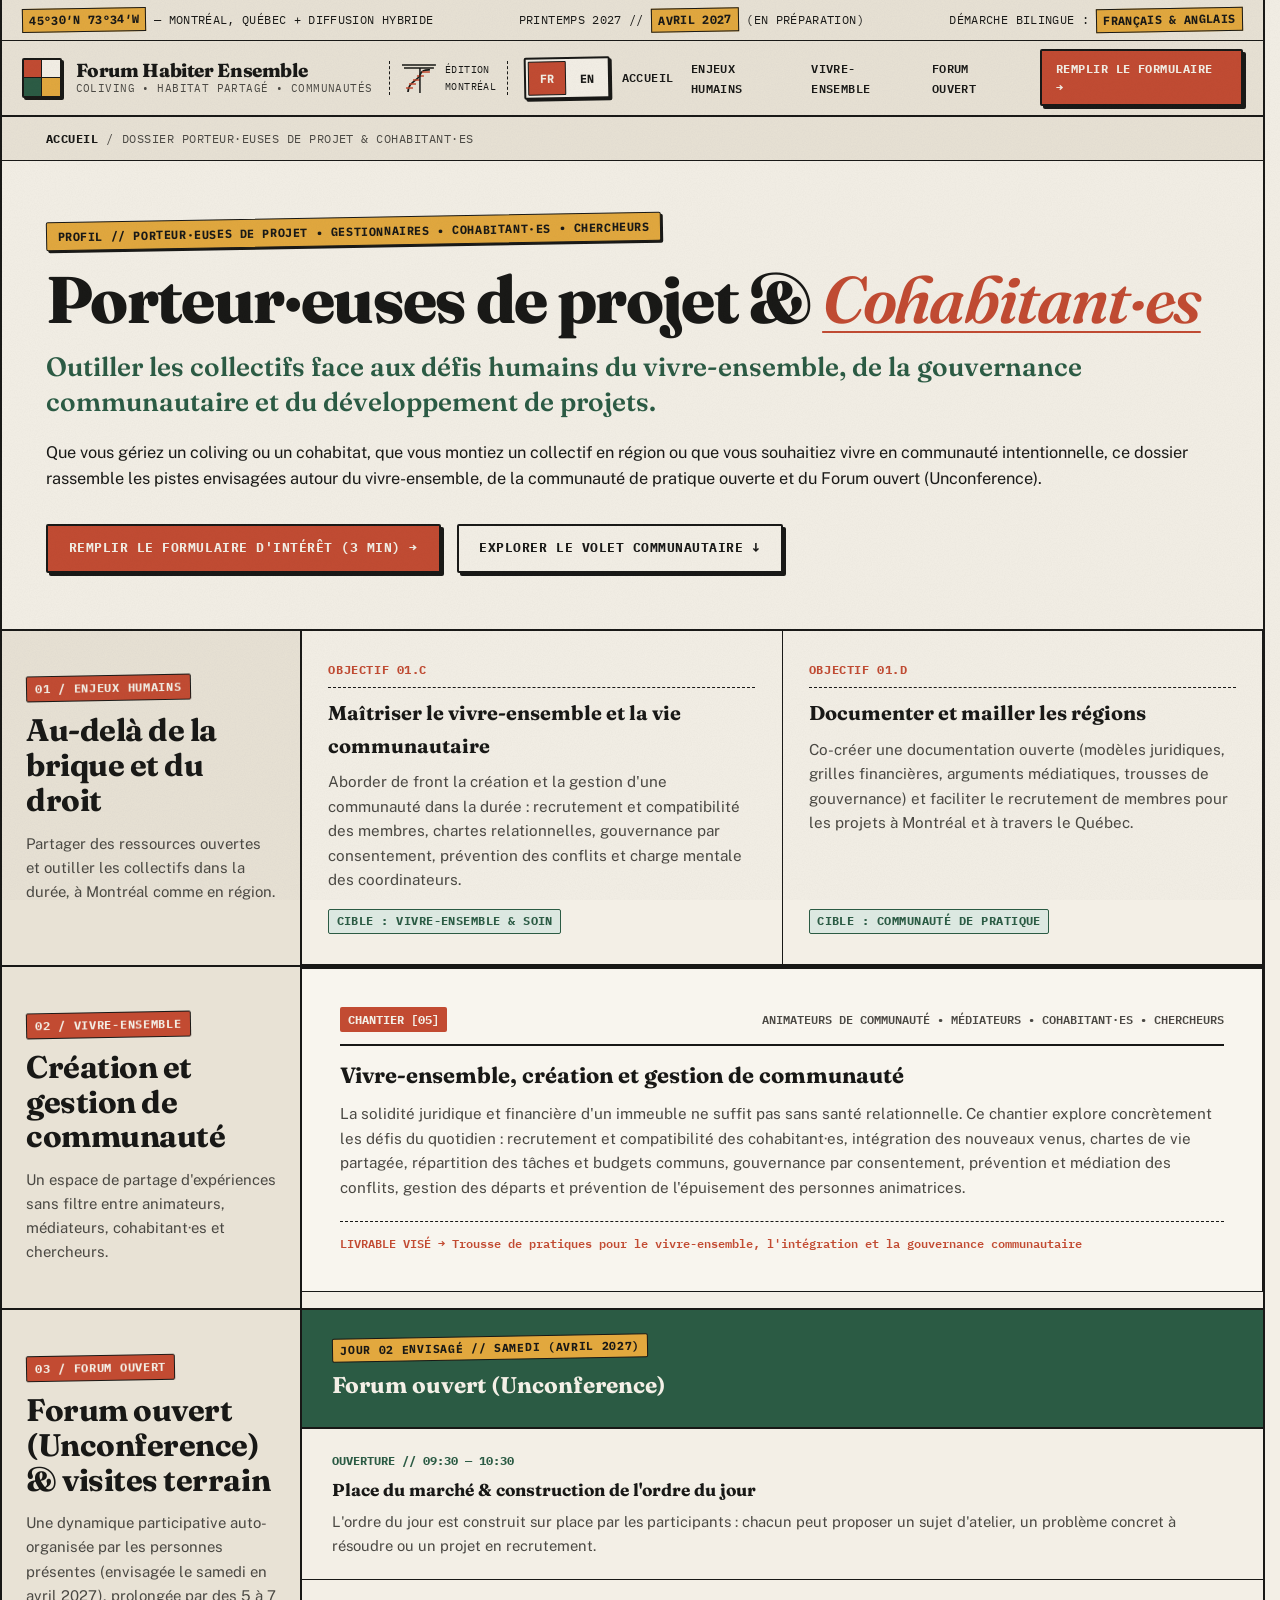
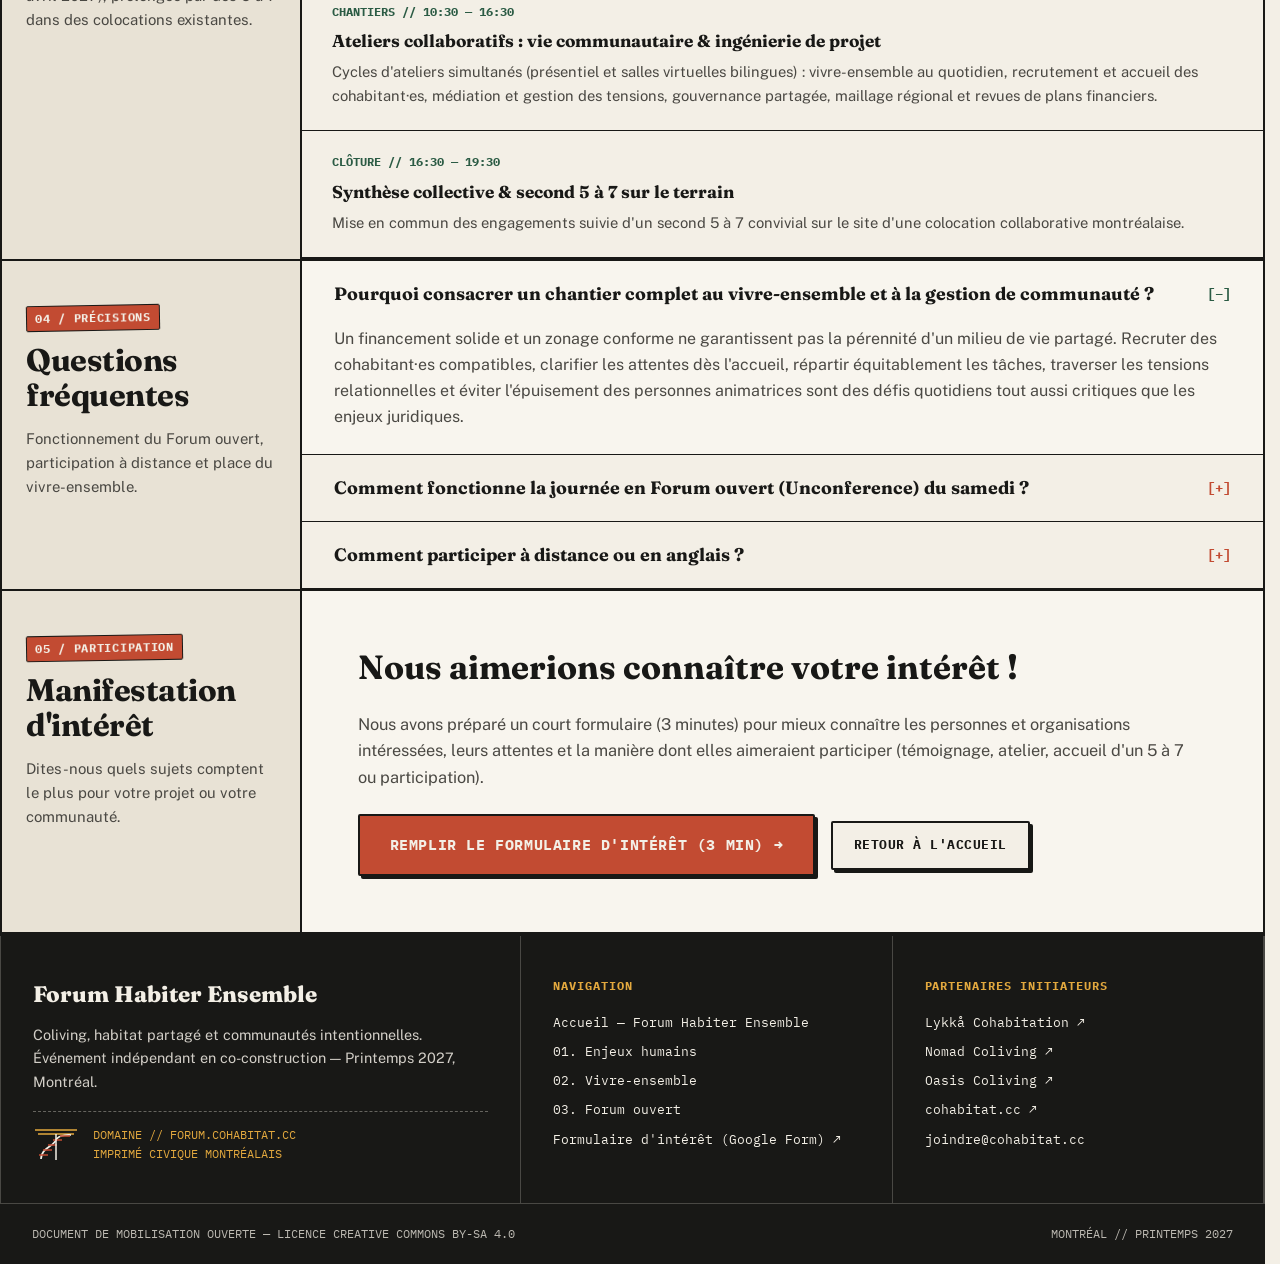
==== commit 248fdd80: "refactor: standardize terminology from habitants to cohabitants and add glossary data and tooltips" ====
--- a/communautes.html
+++ b/communautes.html
@@ -1,19 +1,19 @@
 <!DOCTYPE html>
 <html lang="fr" prefix="og: https://ogp.me/ns#"
-  data-title-fr="Porteur·euses de projets &amp; Habitant·es — Forum Habiter Ensemble (Montréal, 2027)"
-  data-title-en="Project Builders &amp; Residents — Living Together Forum (Montreal, 2027)">
+  data-title-fr="Porteur·euses de projet &amp; Cohabitant·es — Forum Habiter Ensemble (Montréal, 2027)"
+  data-title-en="Project Builders &amp; Cohabitants — Living Together Forum (Montreal, 2027)">
 <head>
   <meta charset="UTF-8">
   <meta name="viewport" content="width=device-width, initial-scale=1.0">
 
-  <title>Porteur·euses de projets &amp; Habitant·es — Forum Habiter Ensemble (Montréal, 2027)</title>
-  <meta name="description" content="Dossier pour les porteur·euses de projets, gestionnaires de coliving ou cohabitat, animateurs de communauté et résidents : vivre-ensemble, gouvernance, Forum ouvert (Unconference) et maillage régional.">
+  <title>Porteur·euses de projet &amp; Cohabitant·es — Forum Habiter Ensemble (Montréal, 2027)</title>
+  <meta name="description" content="Dossier pour les porteur·euses de projet, gestionnaires de coliving ou cohabitat, animateurs de communauté et cohabitant·es : vivre-ensemble, gouvernance, Forum ouvert (Unconference) et maillage régional.">
   <link rel="canonical" href="https://forum.cohabitat.cc/communautes.html">
 
   <!-- Open Graph / LinkedIn -->
   <meta property="og:type" content="website">
   <meta property="og:url" content="https://forum.cohabitat.cc/communautes.html">
-  <meta property="og:title" content="Porteur·euses de projets &amp; Habitant·es — Forum Habiter Ensemble">
+  <meta property="og:title" content="Porteur·euses de projet &amp; Cohabitant·es — Forum Habiter Ensemble">
   <meta property="og:description" content="Vivre-ensemble, création et gestion de communauté, Forum ouvert (Unconference) et visites in situ au printemps 2027 à Montréal.">
   <meta property="og:image" content="https://forum.cohabitat.cc/assets/images/og-forum-habiter-ensemble.jpg">
   <meta property="og:image:width" content="1200">
@@ -23,7 +23,7 @@
 
   <!-- Twitter Cards -->
   <meta name="twitter:card" content="summary_large_image">
-  <meta name="twitter:title" content="Porteur·euses de projets &amp; Habitant·es — Forum Habiter Ensemble">
+  <meta name="twitter:title" content="Porteur·euses de projet &amp; Cohabitant·es — Forum Habiter Ensemble">
   <meta name="twitter:description" content="Vivre-ensemble, gouvernance communautaire, Forum ouvert et maillage entre projets au Québec.">
   <meta name="twitter:image" content="https://forum.cohabitat.cc/assets/images/og-forum-habiter-ensemble.jpg">
 
@@ -97,7 +97,7 @@
     <nav class="breadcrumb-bar" aria-label="Fil d'Ariane">
       <a href="index.html" data-fr="Accueil" data-en="Home">Accueil</a>
       <span>/</span>
-      <span data-fr="Dossier Porteur·euses de projets &amp; Habitant·es" data-en="Project Builders &amp; Residents Brief">Dossier Porteur·euses de projets &amp; Habitant·es</span>
+      <span data-fr="Dossier Porteur·euses de projet &amp; Cohabitant·es" data-en="Project Builders &amp; Cohabitants Brief">Dossier Porteur·euses de projet &amp; Cohabitant·es</span>
     </nav>
 
     <!-- HERO PERSONA -->
@@ -105,12 +105,12 @@
       <div class="hero-top-grid hero-top-grid--single">
         <div class="hero-editorial">
           <div>
-            <div class="hero-kicker" data-fr="PROFIL // PORTEUR·EUSES DE PROJETS • GESTIONNAIRES • RÉSIDENTS • CHERCHEURS" data-en="PROFILE // PROJECT BUILDERS • OPERATORS • RESIDENTS • RESEARCHERS">
-              PROFIL // PORTEUR·EUSES DE PROJETS • GESTIONNAIRES • RÉSIDENTS • CHERCHEURS
+            <div class="hero-kicker" data-fr="PROFIL // PORTEUR·EUSES DE PROJET • GESTIONNAIRES • COHABITANT·ES • CHERCHEURS" data-en="PROFILE // PROJECT BUILDERS • OPERATORS • COHABITANTS • RESEARCHERS">
+              PROFIL // PORTEUR·EUSES DE PROJET • GESTIONNAIRES • COHABITANT·ES • CHERCHEURS
             </div>
 
-            <h1 id="hero-title" data-fr="Porteur·euses de projets &amp; <em>Habitant·es</em>" data-en="Project Builders &amp; <em>Residents</em>">
-              Porteur·euses de projets &amp; <em>Habitant·es</em>
+            <h1 id="hero-title" data-fr="Porteur·euses de projet &amp; <em>Cohabitant·es</em>" data-en="Project Builders &amp; <em>Cohabitants</em>">
+              Porteur·euses de projet &amp; <em>Cohabitant·es</em>
             </h1>
 
             <p class="hero-subtitle" data-fr="Outiller les collectifs face aux défis humains du vivre-ensemble, de la gouvernance communautaire et du développement de projets." data-en="Equipping collectives for the human realities of living together, community governance, and project development.">
@@ -178,8 +178,8 @@
           <div class="chapter-rail-sticky">
             <span class="chapter-num">02 / VIVRE-ENSEMBLE</span>
             <h2 id="ch02-title" class="chapter-title" data-fr="Création et gestion de communauté" data-en="Community Building &amp; Stewardship">Création et gestion de communauté</h2>
-            <p class="chapter-lead" data-fr="Un espace de partage d'expériences sans filtre entre animateurs, médiateurs, résidents et chercheurs." data-en="An unfiltered peer-learning space for community facilitators, mediators, residents, and researchers.">
-              Un espace de partage d'expériences sans filtre entre animateurs, médiateurs, résidents et chercheurs.
+            <p class="chapter-lead" data-fr="Un espace de partage d'expériences sans filtre entre animateurs, médiateurs, cohabitant·es et chercheurs." data-en="An unfiltered peer-learning space for community facilitators, mediators, cohabitants, and researchers.">
+              Un espace de partage d'expériences sans filtre entre animateurs, médiateurs, cohabitant·es et chercheurs.
             </p>
           </div>
         </aside>
@@ -190,11 +190,11 @@
               <div>
                 <div class="track-header">
                   <span class="track-code">CHANTIER [05]</span>
-                  <span class="track-stakeholders" data-fr="Animateurs de communauté • Médiateurs • Résidents • Chercheurs" data-en="Community Builders • Mediators • Residents • Researchers">Animateurs de communauté • Médiateurs • Résidents • Chercheurs</span>
+                  <span class="track-stakeholders" data-fr="Animateurs de communauté • Médiateurs • Cohabitant·es • Chercheurs" data-en="Community Builders • Mediators • Cohabitants • Researchers">Animateurs de communauté • Médiateurs • Cohabitant·es • Chercheurs</span>
                 </div>
                 <h3 data-fr="Vivre-ensemble, création et gestion de communauté" data-en="Living Together, Community Building &amp; Governance">Vivre-ensemble, création et gestion de communauté</h3>
-                <p data-fr="La solidité juridique et financière d'un immeuble ne suffit pas sans santé relationnelle. Ce chantier explore concrètement les défis du quotidien : recrutement et compatibilité des cohabitants, intégration des nouveaux venus, chartes de vie partagée, répartition des tâches et budgets communs, gouvernance par consentement, prévention et médiation des conflits, gestion des départs et prévention de l'épuisement des personnes animatrices." data-en="Legal and financial rigor cannot sustain a building without healthy human dynamics. This track tackles everyday community realities: member onboarding and compatibility matching, shared living charters, chores and common budget governance, consent-based decision-making, conflict mediation, resident turnover, and preventing organizer burnout.">
-                  La solidité juridique et financière d'un immeuble ne suffit pas sans santé relationnelle. Ce chantier explore concrètement les défis du quotidien : recrutement et compatibilité des cohabitants, intégration des nouveaux venus, chartes de vie partagée, répartition des tâches et budgets communs, gouvernance par consentement, prévention et médiation des conflits, gestion des départs et prévention de l'épuisement des personnes animatrices.
+                <p data-fr="La solidité juridique et financière d'un immeuble ne suffit pas sans santé relationnelle. Ce chantier explore concrètement les défis du quotidien : recrutement et compatibilité des cohabitant·es, intégration des nouveaux venus, chartes de vie partagée, répartition des tâches et budgets communs, gouvernance par consentement, prévention et médiation des conflits, gestion des départs et prévention de l'épuisement des personnes animatrices." data-en="Legal and financial rigor cannot sustain a building without healthy human dynamics. This track tackles everyday community realities: cohabitant onboarding and compatibility matching, shared living charters, chores and common budget governance, consent-based decision-making, conflict mediation, cohabitant turnover, and preventing organizer burnout.">
+                  La solidité juridique et financière d'un immeuble ne suffit pas sans santé relationnelle. Ce chantier explore concrètement les défis du quotidien : recrutement et compatibilité des cohabitant·es, intégration des nouveaux venus, chartes de vie partagée, répartition des tâches et budgets communs, gouvernance par consentement, prévention et médiation des conflits, gestion des départs et prévention de l'épuisement des personnes animatrices.
                 </p>
               </div>
               <div class="track-deliverable" data-fr="LIVRABLE VISÉ → Trousse de pratiques pour le vivre-ensemble, l'intégration et la gouvernance communautaire" data-en="TARGET OUTPUT → Open toolkit for living together, onboarding &amp; community governance">
@@ -236,8 +236,8 @@
               <li class="slot-item">
                 <span class="slot-time">CHANTIERS // 10:30 — 16:30</span>
                 <span class="slot-title" data-fr="Ateliers collaboratifs : vie communautaire &amp; ingénierie de projet" data-en="Collaborative Labs: Community Life &amp; Project Design">Ateliers collaboratifs : vie communautaire &amp; ingénierie de projet</span>
-                <p class="slot-desc" data-fr="Cycles d'ateliers simultanés (présentiel et salles virtuelles bilingues) : vivre-ensemble au quotidien, recrutement et accueil des résidents, médiation et gestion des tensions, gouvernance partagée, maillage régional et revues de plans financiers." data-en="Parallel workshop cycles (in-person and bilingual virtual rooms): everyday living together, resident onboarding and matching, conflict mediation, shared governance, regional networking, and financial pro-forma clinics.">
-                  Cycles d'ateliers simultanés (présentiel et salles virtuelles bilingues) : vivre-ensemble au quotidien, recrutement et accueil des résidents, médiation et gestion des tensions, gouvernance partagée, maillage régional et revues de plans financiers.
+                <p class="slot-desc" data-fr="Cycles d'ateliers simultanés (présentiel et salles virtuelles bilingues) : vivre-ensemble au quotidien, recrutement et accueil des cohabitant·es, médiation et gestion des tensions, gouvernance partagée, maillage régional et revues de plans financiers." data-en="Parallel workshop cycles (in-person and bilingual virtual rooms): everyday living together, cohabitant onboarding and matching, conflict mediation, shared governance, regional networking, and financial pro-forma clinics.">
+                  Cycles d'ateliers simultanés (présentiel et salles virtuelles bilingues) : vivre-ensemble au quotidien, recrutement et accueil des cohabitant·es, médiation et gestion des tensions, gouvernance partagée, maillage régional et revues de plans financiers.
                 </p>
               </li>
               <li class="slot-item">
@@ -267,14 +267,14 @@
         </aside>
 
         <div class="chapter-body chapter-body--flush">
-          <section class="faq-list" aria-label="Questions fréquentes pour les porteurs et habitants">
+          <section class="faq-list" aria-label="Questions fréquentes pour les porteur·euses de projet et cohabitant·es">
             <details class="faq-item" name="faq-comm" open>
               <summary data-fr="Pourquoi consacrer un chantier complet au vivre-ensemble et à la gestion de communauté ?" data-en="Why dedicate a full track to living together and community stewardship?">
                 Pourquoi consacrer un chantier complet au vivre-ensemble et à la gestion de communauté ?
               </summary>
               <div class="faq-answer">
-                <p data-fr="Un financement solide et un zonage conforme ne garantissent pas la pérennité d'un milieu de vie partagé. Recruter des cohabitants compatibles, clarifier les attentes dès l'accueil, répartir équitablement les tâches, traverser les tensions relationnelles et éviter l'épuisement des personnes animatrices sont des défis quotidiens tout aussi critiques que les enjeux juridiques." data-en="Sound financing and compliant zoning alone do not guarantee a thriving shared home. Recruiting compatible residents, clarifying expectations during onboarding, sharing chores fairly, navigating interpersonal tensions, and preventing coordinator burnout are everyday hurdles just as decisive as legal structures.">
-                  Un financement solide et un zonage conforme ne garantissent pas la pérennité d'un milieu de vie partagé. Recruter des cohabitants compatibles, clarifier les attentes dès l'accueil, répartir équitablement les tâches, traverser les tensions relationnelles et éviter l'épuisement des personnes animatrices sont des défis quotidiens tout aussi critiques que les enjeux juridiques.
+                <p data-fr="Un financement solide et un zonage conforme ne garantissent pas la pérennité d'un milieu de vie partagé. Recruter des cohabitant·es compatibles, clarifier les attentes dès l'accueil, répartir équitablement les tâches, traverser les tensions relationnelles et éviter l'épuisement des personnes animatrices sont des défis quotidiens tout aussi critiques que les enjeux juridiques." data-en="Sound financing and compliant zoning alone do not guarantee a thriving shared home. Recruiting compatible cohabitants, clarifying expectations during onboarding, sharing chores fairly, navigating interpersonal tensions, and preventing coordinator burnout are everyday hurdles just as decisive as legal structures.">
+                  Un financement solide et un zonage conforme ne garantissent pas la pérennité d'un milieu de vie partagé. Recruter des cohabitant·es compatibles, clarifier les attentes dès l'accueil, répartir équitablement les tâches, traverser les tensions relationnelles et éviter l'épuisement des personnes animatrices sont des défis quotidiens tout aussi critiques que les enjeux juridiques.
                 </p>
               </div>
             </details>
@@ -343,8 +343,8 @@
     <div class="footer-grid">
       <div class="footer-col">
         <p class="footer-brand">Forum Habiter Ensemble</p>
-        <p style="margin: 0 0 1rem; font-size: 0.9rem; color: rgba(243, 239, 230, 0.85);" data-fr="Coliving, habitat partagé et communautés intentionnelles. Événement indépendant en co-construction — Printemps 2027, Montréal &amp; en ligne." data-en="Coliving, shared housing, and intentional communities. Independent co-constructed gathering — Spring 2027, Montreal &amp; online.">
-          Coliving, habitat partagé et communautés intentionnelles. Événement indépendant en co-construction — Printemps 2027, Montréal &amp; en ligne.
+        <p style="margin: 0 0 1rem; font-size: 0.9rem; color: rgba(243, 239, 230, 0.85);" data-fr="Coliving, habitat partagé et communautés intentionnelles. Événement indépendant en co-construction — Printemps 2027, Montréal." data-en="Coliving, shared housing, and intentional communities. Independent co-constructed gathering — Spring 2027, Montreal.">
+          Coliving, habitat partagé et communautés intentionnelles. Événement indépendant en co-construction — Printemps 2027, Montréal.
         </p>
         <div class="footer-motif-box">
           <svg width="46" height="36" viewBox="0 0 46 36" fill="none" xmlns="http://www.w3.org/2000/svg" aria-hidden="true">
@@ -389,5 +389,6 @@
   </footer>
 
   <script src="script.js" defer></script>
+  <script type="module" src="js/infobulles.js"></script>
 </body>
 </html>
--- a/style.css
+++ b/style.css
@@ -600,7 +600,8 @@
 .hero-description {
   font-size: 1.02rem;
   color: var(--ink);
-  max-inline-size: 62ch;
+  max-inline-size: none;
+  text-wrap: pretty;
   margin: 0 0 2rem;
 }
 
@@ -903,7 +904,8 @@
   margin: 1.25rem 0 0;
   font-size: 1rem;
   color: var(--ink-muted);
-  max-inline-size: 72ch;
+  max-inline-size: none;
+  text-wrap: pretty;
 }
 
 .matrix-3 {
@@ -1207,7 +1209,8 @@
 .coalition-intro p {
   margin: 0;
   font-size: 1.02rem;
-  max-inline-size: 75ch;
+  max-inline-size: none;
+  text-wrap: pretty;
 }
 
 .orgs-grid {
@@ -1787,7 +1790,8 @@
 .faq-answer {
   padding: 0 2rem 1.5rem;
   color: var(--ink-muted);
-  max-inline-size: 74ch;
+  max-inline-size: none;
+  text-wrap: pretty;
 }
 
 .faq-answer p {
@@ -1905,7 +1909,7 @@
 }
 
 .hero-top-grid--single .hero-description {
-  max-inline-size: 70ch;
+  max-inline-size: none;
 }
 
 .breadcrumb-bar {
@@ -1955,7 +1959,8 @@
   margin: 0;
   font-size: 1.02rem;
   color: var(--ink-muted);
-  max-inline-size: 64ch;
+  max-inline-size: none;
+  text-wrap: pretty;
 }
 
 .cta-actions {
@@ -1988,3 +1993,201 @@
   color: var(--ink);
   text-decoration: underline;
 }
+
+/* ==========================================================================
+   Système d'infobulles accessibles — Glossaire terminologique (WCAG 1.4.13)
+   ========================================================================== */
+
+.terme-glossaire {
+  appearance: none;
+  display: inline;
+  padding: 0;
+  margin: 0;
+  border: 0;
+  background: transparent;
+  font: inherit;
+  color: inherit;
+  text-align: inherit;
+  vertical-align: baseline;
+  cursor: help;
+  text-decoration-line: underline;
+  text-decoration-style: dotted;
+  text-decoration-color: var(--terracotta);
+  text-decoration-thickness: 2px;
+  text-underline-offset: 0.22em;
+  -webkit-box-decoration-break: clone;
+  box-decoration-break: clone;
+  transition: color 0.15s ease, background-color 0.15s ease;
+}
+
+.terme-glossaire:hover,
+.terme-glossaire:focus-visible,
+.terme-glossaire:is(:interest-source, .interest-source) {
+  background-color: var(--depanneur-tint);
+  color: var(--ink);
+  text-decoration-style: solid;
+  border-radius: var(--radius-zine);
+}
+
+.infobulle-glossaire {
+  display: none;
+  position: fixed;
+  z-index: 1200;
+  inline-size: max-content;
+  max-inline-size: min(23.5rem, calc(100vw - 1.25rem));
+  padding: 1rem 2.75rem 1rem 1.15rem;
+  gap: 0.45rem;
+  background-color: var(--paper-sheet);
+  color: var(--ink);
+  border: var(--rule-strong);
+  border-radius: var(--radius-zine);
+  box-shadow: 4px 4px 0 var(--ink);
+  font-family: var(--font-sans);
+  font-size: 0.9rem;
+  line-height: 1.5;
+  text-align: start;
+  opacity: 0;
+  transition-property: opacity, transform, display, overlay;
+  transition-duration: 0.18s;
+  transition-timing-function: ease-out;
+  transition-behavior: allow-discrete;
+}
+
+.infobulle-glossaire--js-pos {
+  inset: auto;
+  margin: 0;
+}
+
+@media (prefers-reduced-motion: no-preference) {
+  .infobulle-glossaire {
+    transform: translateY(4px);
+  }
+}
+
+.infobulle-glossaire:is(:popover-open, .\:popover-open, :interest-target, .interest-target) {
+  display: grid;
+  opacity: 1;
+}
+
+@starting-style {
+  .infobulle-glossaire:is(:popover-open, .\:popover-open, :interest-target, .interest-target) {
+    opacity: 0;
+  }
+}
+
+@media (prefers-reduced-motion: no-preference) {
+  .infobulle-glossaire:is(:popover-open, .\:popover-open, :interest-target, .interest-target) {
+    transform: translateY(0);
+  }
+
+  @starting-style {
+    .infobulle-glossaire:is(:popover-open, .\:popover-open, :interest-target, .interest-target) {
+      transform: translateY(4px);
+    }
+  }
+}
+
+@media (prefers-reduced-motion: reduce) {
+  .infobulle-glossaire {
+    transition-duration: 0.08s;
+  }
+}
+
+@supports (position-area: block-start) {
+  .infobulle-glossaire:not(.infobulle-glossaire--js-pos) {
+    inset: auto;
+    margin: 0;
+    position-area: block-start;
+    position-try-fallbacks: flip-block;
+  }
+}
+
+.infobulle-glossaire__fermer {
+  position: absolute;
+  inset-block-start: 0.2rem;
+  inset-inline-end: 0.2rem;
+  inline-size: 40px;
+  block-size: 40px;
+  display: inline-flex;
+  align-items: center;
+  justify-content: center;
+  padding: 0;
+  border: 0;
+  background: transparent;
+  color: var(--ink);
+  font-family: var(--font-mono);
+  font-size: 1.25rem;
+  font-weight: 700;
+  line-height: 1;
+  cursor: pointer;
+  touch-action: manipulation;
+  border-radius: var(--radius-zine);
+}
+
+.infobulle-glossaire__fermer:hover {
+  background-color: var(--terracotta-tint);
+  color: var(--terracotta-dark);
+}
+
+.infobulle-glossaire__entete {
+  display: flex;
+  flex-wrap: wrap;
+  align-items: baseline;
+  gap: 0.25rem 0.6rem;
+  padding-block-end: 0.4rem;
+  border-block-end: var(--rule-dashed);
+}
+
+.infobulle-glossaire__terme {
+  font-family: var(--font-display);
+  font-size: 1rem;
+  font-weight: 700;
+  color: var(--ink);
+}
+
+.infobulle-glossaire__equiv {
+  font-family: var(--font-mono);
+  font-size: 0.72rem;
+  font-weight: 600;
+  color: var(--ruelle-green);
+}
+
+.infobulle-glossaire__def {
+  margin: 0;
+  color: var(--ink-muted);
+  text-wrap: pretty;
+}
+
+/* Volet inférieur fixe (bottom sheet) sur mobile / tactile */
+@media (max-width: 780px), (pointer: coarse) {
+  .infobulle-glossaire {
+    inset-block-start: auto !important;
+    inset-inline: 1rem !important;
+    inset-block-end: 1rem !important;
+    margin: 0;
+    inline-size: auto;
+    max-inline-size: none;
+    padding: 1.15rem 3rem 1.15rem 1.25rem;
+    box-shadow: 0 -4px 28px rgba(24, 24, 22, 0.28), 0 0 0 100vmax rgba(24, 24, 22, 0.45);
+  }
+}
+
+@media (forced-colors: active) {
+  .terme-glossaire {
+    text-decoration-color: ButtonText;
+  }
+
+  .infobulle-glossaire {
+    border: 2px solid ButtonText;
+  }
+}
+
+@media print {
+  .infobulle-glossaire {
+    display: none !important;
+  }
+
+  .terme-glossaire {
+    text-decoration: none;
+  }
+}
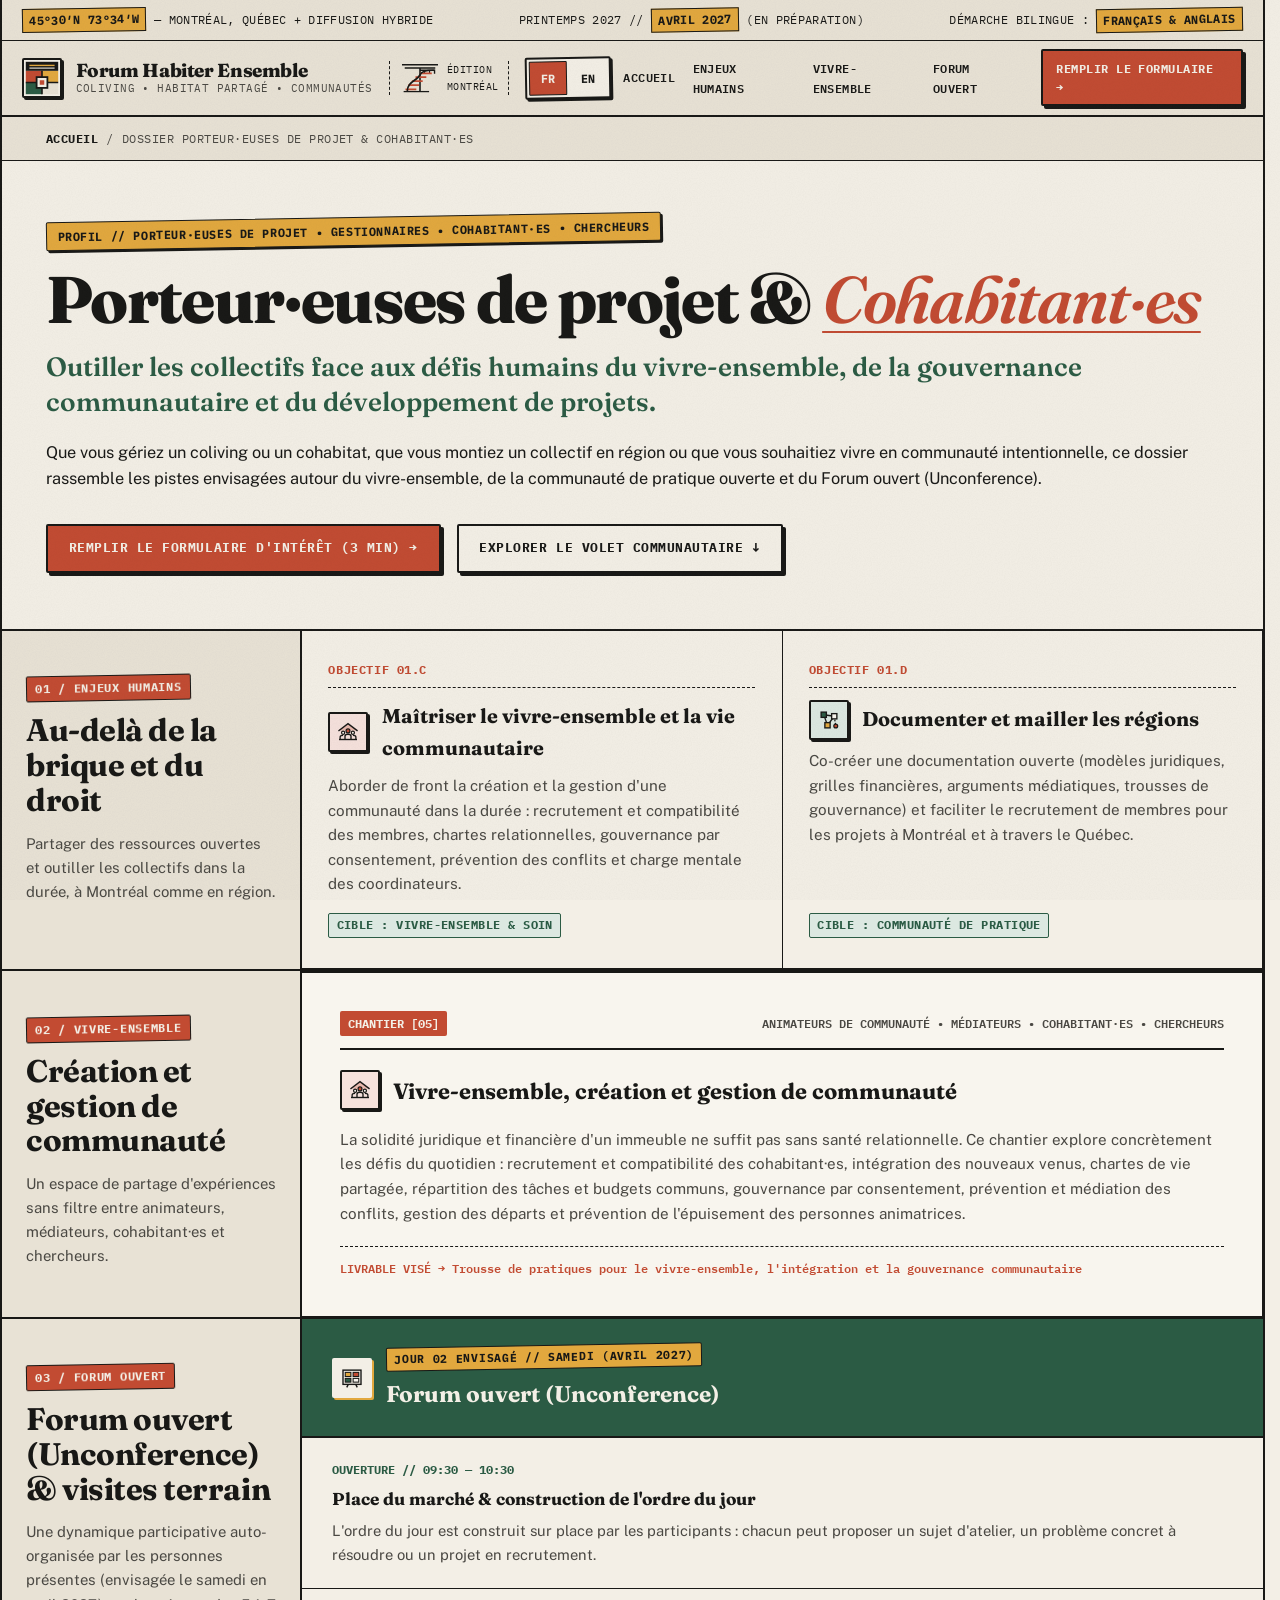
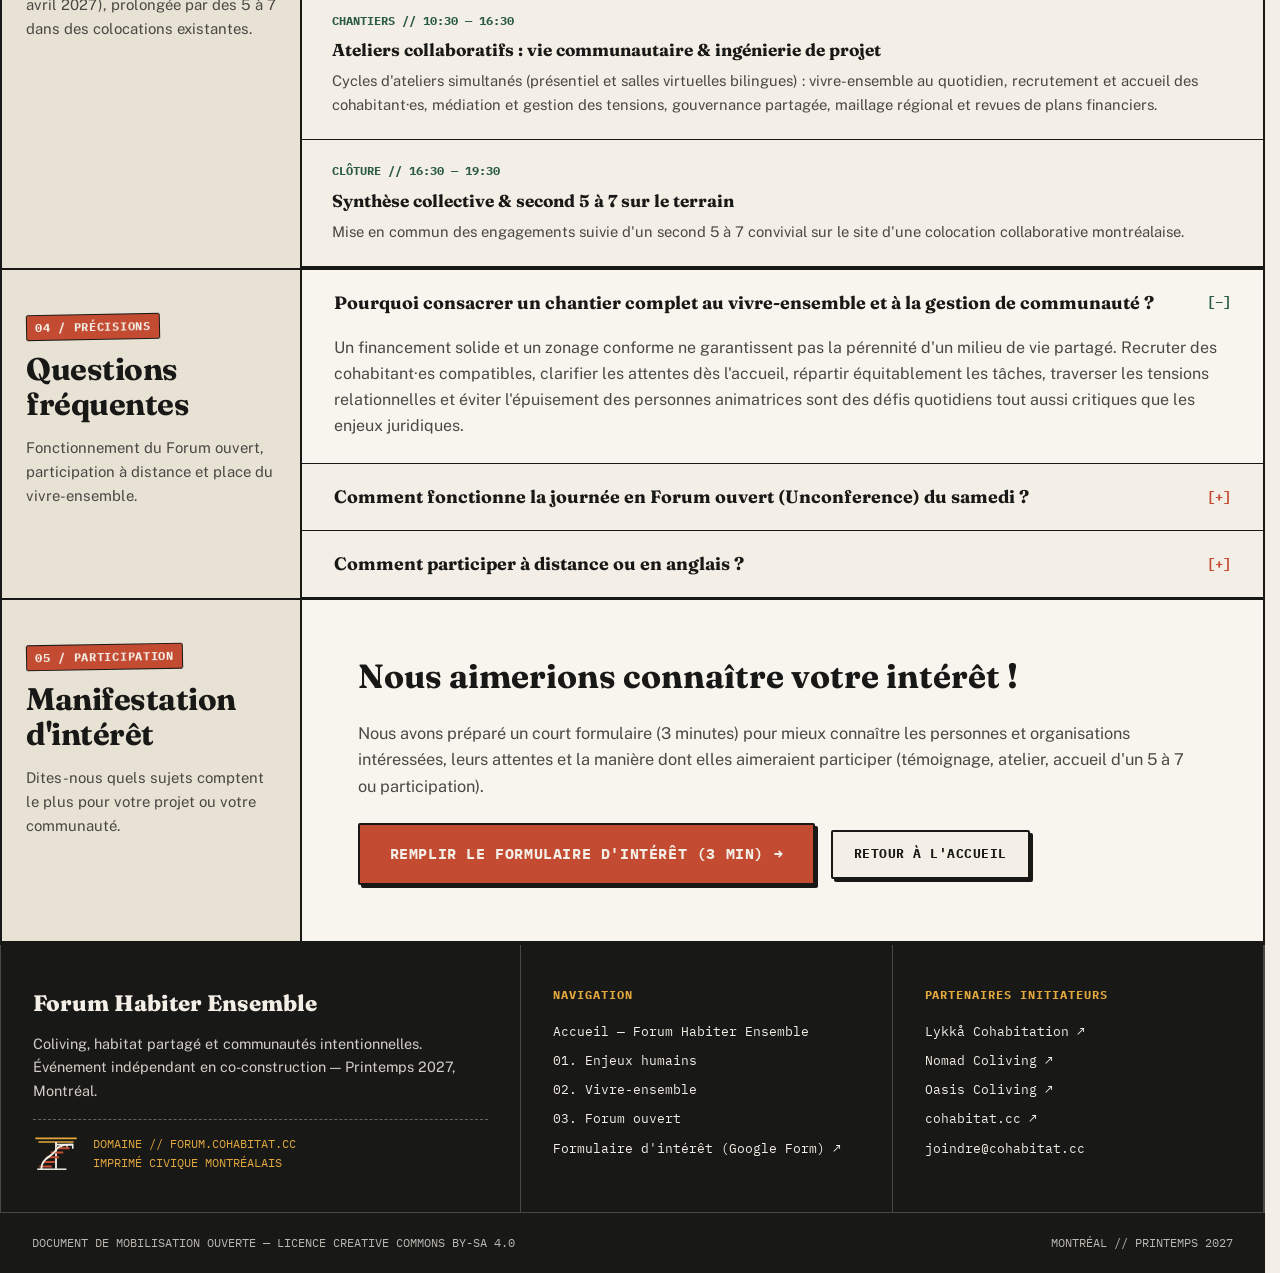
==== commit b3f8b877: "refactor: centralize risographic icons into SVG sprite and update asset references" ====
--- a/communautes.html
+++ b/communautes.html
@@ -51,7 +51,9 @@
     <div class="header-inner">
       <a href="index.html" class="brand-link" aria-label="Forum Habiter Ensemble — Accueil">
         <div class="brand-mark" aria-hidden="true">
-          <span></span><span></span><span></span><span></span>
+          <svg width="40" height="40" aria-hidden="true">
+            <use href="assets/icons.svg#icon-brand"></use>
+          </svg>
         </div>
         <div class="brand-text">
           <span class="brand-title" data-fr="Forum Habiter Ensemble" data-en="Living Together Forum">Forum Habiter Ensemble</span>
@@ -60,11 +62,8 @@
       </a>
 
       <div class="mtl-stair-motif" aria-hidden="true">
-        <svg width="38" height="34" viewBox="0 0 38 34" fill="none" xmlns="http://www.w3.org/2000/svg">
-          <path d="M2 4H36M4 7H34" stroke="#181816" stroke-width="1.5"/>
-          <path d="M8 31C8 21 18 20 20 14C22 8 30 9 30 9" stroke="#181816" stroke-width="1.75"/>
-          <path d="M6 27H13M9 23H16M13 19H20M17 15H24M22 11H30" stroke="#C24B32" stroke-width="1.5"/>
-          <line x1="20" y1="7" x2="20" y2="32" stroke="#181816" stroke-width="1.5"/>
+        <svg class="stair-icon" width="40" height="33" aria-hidden="true">
+          <use href="assets/icons.svg#icon-stair"></use>
         </svg>
         <span>ÉDITION<br>MONTRÉAL</span>
       </div>
@@ -148,7 +147,12 @@
             <article class="matrix-cell">
               <div>
                 <div class="cell-index">OBJECTIF 01.C</div>
-                <h3 data-fr="Maîtriser le vivre-ensemble et la vie communautaire" data-en="Sustain Living Together &amp; Community Life">Maîtriser le vivre-ensemble et la vie communautaire</h3>
+                <div class="cell-head">
+                  <span class="riso-badge riso-badge--terracotta" aria-hidden="true">
+                    <svg class="riso-icon" width="24" height="24" aria-hidden="true"><use href="assets/icons.svg#icon-community"></use></svg>
+                  </span>
+                  <h3 data-fr="Maîtriser le vivre-ensemble et la vie communautaire" data-en="Sustain Living Together &amp; Community Life">Maîtriser le vivre-ensemble et la vie communautaire</h3>
+                </div>
                 <p data-fr="Aborder de front la création et la gestion d'une communauté dans la durée : recrutement et compatibilité des membres, chartes relationnelles, gouvernance par consentement, prévention des conflits et charge mentale des coordinateurs." data-en="Tackle long-term community building and operations head-on: member onboarding and compatibility, living charters, consent-based governance, conflict mediation, and coordinator burnout prevention.">
                   Aborder de front la création et la gestion d'une communauté dans la durée : recrutement et compatibilité des membres, chartes relationnelles, gouvernance par consentement, prévention des conflits et charge mentale des coordinateurs.
                 </p>
@@ -159,7 +163,12 @@
             <article class="matrix-cell">
               <div>
                 <div class="cell-index">OBJECTIF 01.D</div>
-                <h3 data-fr="Documenter et mailler les régions" data-en="Document &amp; Connect Regions">Documenter et mailler les régions</h3>
+                <div class="cell-head">
+                  <span class="riso-badge riso-badge--ruelle" aria-hidden="true">
+                    <svg class="riso-icon" width="24" height="24" aria-hidden="true"><use href="assets/icons.svg#icon-network"></use></svg>
+                  </span>
+                  <h3 data-fr="Documenter et mailler les régions" data-en="Document &amp; Connect Regions">Documenter et mailler les régions</h3>
+                </div>
                 <p data-fr="Co-créer une documentation ouverte (modèles juridiques, grilles financières, arguments médiatiques, trousses de gouvernance) et faciliter le recrutement de membres pour les projets à Montréal et à travers le Québec." data-en="Co-produce open documentation (legal templates, financial pro-formas, media briefs, governance toolkits) and facilitate member recruitment across Montreal and Quebec regions.">
                   Co-créer une documentation ouverte (modèles juridiques, grilles financières, arguments médiatiques, trousses de gouvernance) et faciliter le recrutement de membres pour les projets à Montréal et à travers le Québec.
                 </p>
@@ -192,7 +201,12 @@
                   <span class="track-code">CHANTIER [05]</span>
                   <span class="track-stakeholders" data-fr="Animateurs de communauté • Médiateurs • Cohabitant·es • Chercheurs" data-en="Community Builders • Mediators • Cohabitants • Researchers">Animateurs de communauté • Médiateurs • Cohabitant·es • Chercheurs</span>
                 </div>
-                <h3 data-fr="Vivre-ensemble, création et gestion de communauté" data-en="Living Together, Community Building &amp; Governance">Vivre-ensemble, création et gestion de communauté</h3>
+                <div class="track-title-row">
+                  <span class="riso-badge riso-badge--terracotta" aria-hidden="true">
+                    <svg class="riso-icon" width="24" height="24" aria-hidden="true"><use href="assets/icons.svg#icon-community"></use></svg>
+                  </span>
+                  <h3 data-fr="Vivre-ensemble, création et gestion de communauté" data-en="Living Together, Community Building &amp; Governance">Vivre-ensemble, création et gestion de communauté</h3>
+                </div>
                 <p data-fr="La solidité juridique et financière d'un immeuble ne suffit pas sans santé relationnelle. Ce chantier explore concrètement les défis du quotidien : recrutement et compatibilité des cohabitant·es, intégration des nouveaux venus, chartes de vie partagée, répartition des tâches et budgets communs, gouvernance par consentement, prévention et médiation des conflits, gestion des départs et prévention de l'épuisement des personnes animatrices." data-en="Legal and financial rigor cannot sustain a building without healthy human dynamics. This track tackles everyday community realities: cohabitant onboarding and compatibility matching, shared living charters, chores and common budget governance, consent-based decision-making, conflict mediation, cohabitant turnover, and preventing organizer burnout.">
                   La solidité juridique et financière d'un immeuble ne suffit pas sans santé relationnelle. Ce chantier explore concrètement les défis du quotidien : recrutement et compatibilité des cohabitant·es, intégration des nouveaux venus, chartes de vie partagée, répartition des tâches et budgets communs, gouvernance par consentement, prévention et médiation des conflits, gestion des départs et prévention de l'épuisement des personnes animatrices.
                 </p>
@@ -222,8 +236,15 @@
         <div class="chapter-body chapter-body--flush">
           <div class="day-column day-column--alt">
             <div class="day-banner">
-              <span class="day-tag" data-fr="JOUR 02 ENVISAGÉ // SAMEDI (AVRIL 2027)" data-en="PROPOSED DAY 02 // SATURDAY (APRIL 2027)">JOUR 02 ENVISAGÉ // SAMEDI (AVRIL 2027)</span>
-              <h3 data-fr="Forum ouvert (Unconference)" data-en="Open Space Unconference">Forum ouvert (Unconference)</h3>
+              <div class="day-banner-head">
+                <span class="riso-badge riso-badge--inverse" aria-hidden="true">
+                  <svg class="riso-icon" width="24" height="24" aria-hidden="true"><use href="assets/icons.svg#icon-unconference"></use></svg>
+                </span>
+                <div>
+                  <span class="day-tag" data-fr="JOUR 02 ENVISAGÉ // SAMEDI (AVRIL 2027)" data-en="PROPOSED DAY 02 // SATURDAY (APRIL 2027)">JOUR 02 ENVISAGÉ // SAMEDI (AVRIL 2027)</span>
+                  <h3 data-fr="Forum ouvert (Unconference)" data-en="Open Space Unconference">Forum ouvert (Unconference)</h3>
+                </div>
+              </div>
             </div>
             <ul class="slot-list">
               <li class="slot-item">
@@ -347,11 +368,8 @@
           Coliving, habitat partagé et communautés intentionnelles. Événement indépendant en co-construction — Printemps 2027, Montréal.
         </p>
         <div class="footer-motif-box">
-          <svg width="46" height="36" viewBox="0 0 46 36" fill="none" xmlns="http://www.w3.org/2000/svg" aria-hidden="true">
-            <path d="M2 4H44M5 8H41" stroke="#E2A83E" stroke-width="1.5"/>
-            <path d="M8 33C8 22 20 21 23 14C26 8 38 9 38 9" stroke="#F3EFE6" stroke-width="1.75"/>
-            <path d="M6 29H15M10 24H19M15 19H24M20 14H29M27 10H37" stroke="#C24B32" stroke-width="1.5"/>
-            <line x1="23" y1="8" x2="23" y2="34" stroke="#F3EFE6" stroke-width="1.5"/>
+          <svg class="stair-icon stair-icon--inverse" width="46" height="38" aria-hidden="true">
+            <use href="assets/icons.svg#icon-stair"></use>
           </svg>
           <p style="margin: 0; font-family: var(--font-mono); font-size: 0.74rem; color: var(--depanneur-yellow);">
             DOMAINE // FORUM.COHABITAT.CC<br>IMPRIMÉ CIVIQUE MONTRÉALAIS
--- a/style.css
+++ b/style.css
@@ -242,36 +242,31 @@
   block-size: 40px;
   border: var(--rule-strong);
   border-radius: var(--radius-zine);
-  display: grid;
-  grid-template-columns: 1fr 1fr;
-  grid-template-rows: 1fr 1fr;
+  display: inline-flex;
+  align-items: center;
+  justify-content: center;
+  overflow: hidden;
   background-color: var(--paper);
   box-shadow: 2px 2px 0 var(--ink);
   flex-shrink: 0;
 }
 
-.brand-mark span {
-  display: block;
-}
-
-.brand-mark span:nth-child(1) {
-  background-color: var(--terracotta);
-  border-inline-end: 1px solid var(--ink);
-  border-block-end: 1px solid var(--ink);
-}
-
-.brand-mark span:nth-child(2) {
-  background-color: var(--paper);
-  border-block-end: 1px solid var(--ink);
-}
-
-.brand-mark span:nth-child(3) {
-  background-color: var(--ruelle-green);
-  border-inline-end: 1px solid var(--ink);
-}
-
-.brand-mark span:nth-child(4) {
-  background-color: var(--depanneur-yellow);
+.brand-mark svg {
+  inline-size: 100%;
+  block-size: 100%;
+}
+
+.stair-icon {
+  --icon-ink: var(--ink);
+  --icon-accent: var(--terracotta);
+  --icon-highlight: var(--ink);
+  flex-shrink: 0;
+}
+
+.stair-icon--inverse {
+  --icon-ink: var(--paper);
+  --icon-accent: var(--terracotta);
+  --icon-highlight: var(--depanneur-yellow);
 }
 
 .brand-text {
@@ -971,6 +966,151 @@
   border-radius: var(--radius-zine);
   padding: 0.15rem 0.45rem;
   font-weight: 700;
+}
+
+/* Iconographie risographique bicolore (assets/icons.svg) */
+.riso-badge {
+  inline-size: 40px;
+  block-size: 40px;
+  display: inline-flex;
+  align-items: center;
+  justify-content: center;
+  background-color: var(--paper-sheet);
+  border: var(--rule-strong);
+  border-radius: var(--radius-zine);
+  box-shadow: 2px 2px 0 var(--ink);
+  flex-shrink: 0;
+  --icon-ink: var(--ink);
+  --icon-accent: var(--terracotta);
+  --icon-tint: var(--paper-sheet);
+}
+
+.riso-badge--terracotta {
+  background-color: var(--terracotta-tint);
+  --icon-accent: var(--terracotta);
+}
+
+.riso-badge--ruelle {
+  background-color: var(--ruelle-tint);
+  --icon-accent: var(--ruelle-green);
+}
+
+.riso-badge--yellow {
+  background-color: var(--depanneur-tint);
+  --icon-accent: var(--depanneur-yellow);
+}
+
+.riso-badge--inverse {
+  background-color: var(--paper);
+  border-color: var(--paper);
+  box-shadow: 2px 2px 0 var(--depanneur-yellow);
+  --icon-ink: var(--ink);
+  --icon-accent: var(--terracotta);
+  --icon-tint: var(--paper-sheet);
+}
+
+.riso-icon {
+  inline-size: 24px;
+  block-size: 24px;
+  flex-shrink: 0;
+}
+
+.cell-head,
+.track-title-row {
+  display: flex;
+  align-items: center;
+  gap: 0.85rem;
+  margin-block: 0.75rem 0.6rem;
+}
+
+.cell-head h3,
+.track-title-row h3 {
+  margin: 0;
+}
+
+.day-banner-head {
+  display: flex;
+  align-items: center;
+  gap: 0.9rem;
+}
+
+.spec-label {
+  display: inline-flex;
+  align-items: center;
+  gap: 0.45rem;
+}
+
+.spec-icon {
+  inline-size: 18px;
+  block-size: 18px;
+  flex-shrink: 0;
+  --icon-ink: var(--ink);
+  --icon-accent: var(--terracotta);
+  --icon-tint: var(--paper-sheet);
+}
+
+@media (forced-colors: active) {
+  .riso-badge,
+  .spec-icon,
+  .stair-icon {
+    --icon-ink: CanvasText;
+    --icon-accent: Highlight;
+    --icon-highlight: CanvasText;
+    --icon-tint: Canvas;
+  }
+}
+
+/* Iconographie ODD (Objectifs de développement durable — ONU) */
+.odd-rail-strip {
+  display: flex;
+  flex-wrap: wrap;
+  gap: 0.45rem;
+  margin-block-start: 1.25rem;
+  padding-block-start: 1rem;
+  border-block-start: var(--rule-dashed);
+}
+
+.odd-rail-icon {
+  inline-size: 40px;
+  block-size: 40px;
+  border: var(--rule-strong);
+  border-radius: var(--radius-zine);
+  box-shadow: 2px 2px 0 var(--ink);
+  flex-shrink: 0;
+}
+
+.odd-card-head {
+  display: flex;
+  align-items: center;
+  gap: 0.9rem;
+  margin-block: 0.75rem 0.65rem;
+}
+
+.odd-badges {
+  display: flex;
+  align-items: center;
+  gap: 0.4rem;
+  flex-shrink: 0;
+}
+
+.odd-icon {
+  inline-size: 56px;
+  block-size: 56px;
+  border: var(--rule-strong);
+  border-radius: var(--radius-zine);
+  box-shadow: 2px 2px 0 var(--ink);
+  flex-shrink: 0;
+}
+
+.odd-card-head h3 {
+  margin: 0;
+}
+
+@media (max-width: 620px) {
+  .odd-icon {
+    inline-size: 48px;
+    block-size: 48px;
+  }
 }
 
 /* ==========================================================================
